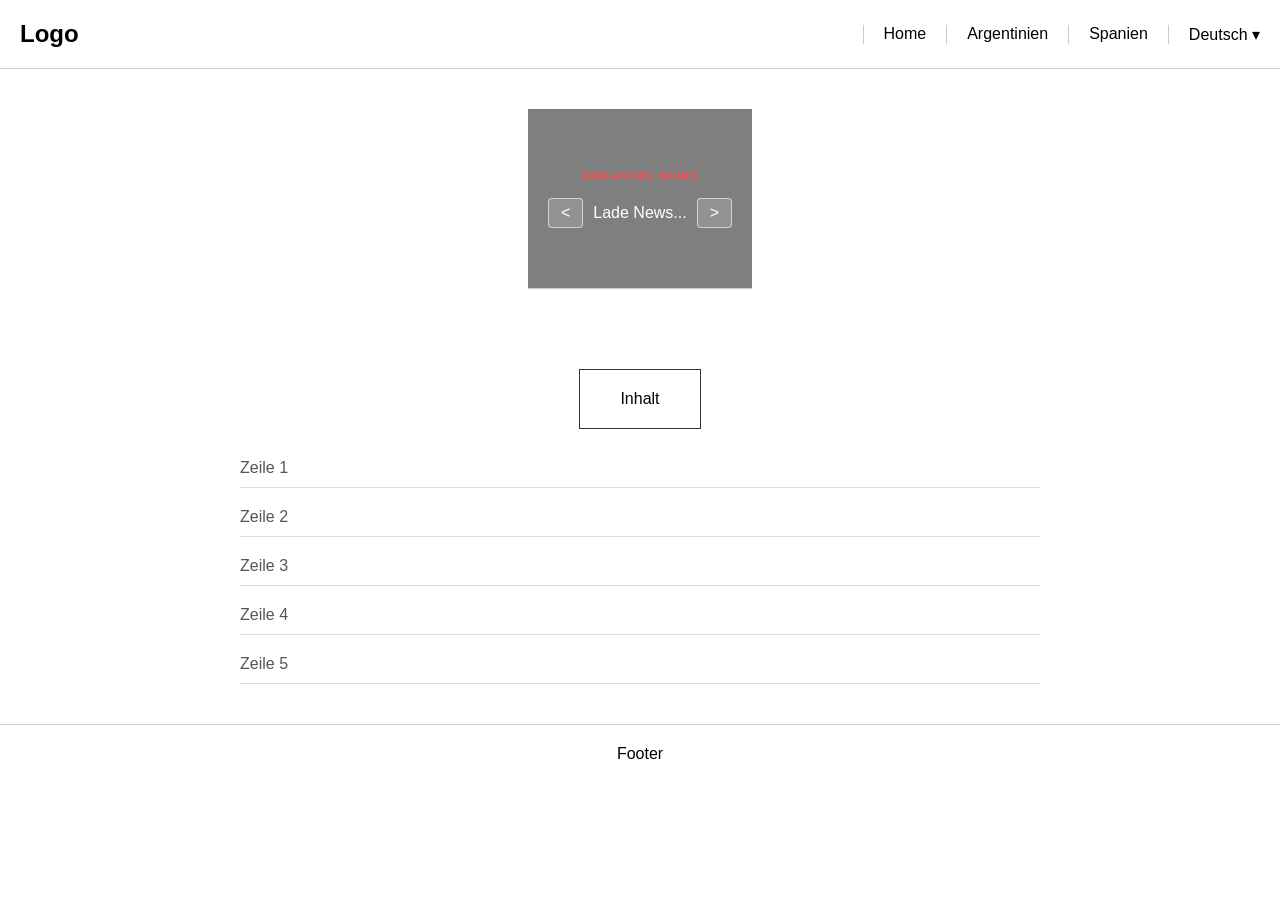
==== index.html @ 28b39116 "First scriptig of the html, css and js" ====
<!DOCTYPE html>
<html lang="en">
<head>
    <meta charset="UTF-8">
    <meta name="viewport" content="width=device-width, initial-scale=1.0">
    <title>Vamos Newspaper</title>
    <link rel="stylesheet" href="css/index.css">
    <script src="js/index.js"></script>
</head>
<body>
    
  <div class="page">
 
    <header>
      <div class="logo" data-de="Logo" data-en="Logo" data-es="Logo">Logo</div>
      <nav>
        <ul>
          <li><a href="#" data-de="Home" data-en="Home" data-es="Inicio">Home</a></li>
          <li><a href="#" data-de="Argentinien" data-en="Argentina" data-es="Argentina">Argentinien</a></li>
          <li><a href="#" data-de="Spanien" data-en="Spain" data-es="España">Spanien</a></li>
          <li class="lang-switch">
            <button class="lang-btn" type="button" data-de="Deutsch ▾" data-en="English ▾" data-es="Español ▾">Deutsch ▾</button>
            <ul class="lang-menu">
              <li><a href="#" data-lang="de">Deutsch</a></li>
              <li><a href="#" data-lang="en">English</a></li>
              <li><a href="#" data-lang="es">Español</a></li>
            </ul>
          </li>
        </ul>
      </nav>
    </header>
 
    <section class="ticker">
      <span class="ticker-label">Breaking News</span>
      <button id="prevBtn" aria-label="Vorherige Meldung">&lt;</button>
      <span class="ticker-text" id="tickerText">Lade News...</span>
      <button id="nextBtn" aria-label="Nächste Meldung">&gt;</button>
    </section>
 
    <main>
      <div class="box" data-de="Inhalt" data-en="Content" data-es="Contenido">Inhalt</div>
 
      <div class="content-lines">
        <p data-de="Zeile 1" data-en="Line 1" data-es="Línea 1">Zeile 1</p>
        <p data-de="Zeile 2" data-en="Line 2" data-es="Línea 2">Zeile 2</p>
        <p data-de="Zeile 3" data-en="Line 3" data-es="Línea 3">Zeile 3</p>
        <p data-de="Zeile 4" data-en="Line 4" data-es="Línea 4">Zeile 4</p>
        <p data-de="Zeile 5" data-en="Line 5" data-es="Línea 5">Zeile 5</p>
      </div>
    </main>
 
    <footer data-de="Footer" data-en="Footer" data-es="Pie de página">
      Footer
    </footer>
 
  </div>
 

</body>
</html>
---- css/index.css ----
* { box-sizing: border-box; margin: 0; padding: 0; }

body { font-family: Arial, sans-serif; }

/* ---------- LAYOUT ---------- */

.page {
  display: grid;
  grid-template-columns: 1fr;
  grid-template-areas:
    "header"
    "ticker"
    "main"
    "footer";
}

/* ---------- HEADER ---------- */

header {
  grid-area: header;
  display: grid;
  grid-template-columns: 1fr;
  justify-items: center;
  align-items: center;
  gap: 15px;
  padding: 20px;
  border-bottom: 1px solid #ccc;
}

.logo {
  font-size: 24px;
  font-weight: bold;
}

nav ul {
  list-style: none;
  display: grid;
  grid-auto-flow: row;
  justify-content: center;
  text-align: center;
  gap: 10px;
}

nav ul li {
  border-left: none;
  padding-left: 0;
}

nav a {
  text-decoration: none;
  color: black;
}

/* Sprachauswahl Dropdown */
.lang-switch {
  position: relative;
}

.lang-btn {
  background: none;
  border: none;
  font: inherit;
  cursor: pointer;
  color: black;
  padding: 0;
}

.lang-menu {
  display: none;
  position: absolute;
  top: 100%;
  right: 0;
  background: white;
  border: 1px solid #ccc;
  min-width: 120px;
  z-index: 10;
  list-style: none;
}

.lang-menu li {
  border-left: none;
  padding: 0;
}

.lang-menu a {
  display: block;
  padding: 8px 12px;
}

.lang-menu a:hover {
  background: #f0f0f0;
}

.lang-switch.open .lang-menu {
  display: block;
}

/* ---------- TICKER ---------- */

.ticker {
  grid-area: ticker;
  position: relative;
  display: grid;
  grid-template-columns: auto 1fr auto;
  align-items: center;
  gap: 10px;
  padding: 30px 10px;
  border-bottom: 1px solid #ccc;
  max-width: 900px;
  margin: 40px auto;
  overflow: hidden;

  /* Hintergrundbild wird per JS gesetzt (wechselt je Meldung) */
  background-size: cover;
  background-position: center;
}

.ticker::before {
  content: "";
  position: absolute;
  inset: 0;
  background: rgba(0, 0, 0, 0.5);
  z-index: 0;
}

.ticker > * {
  position: relative;
  z-index: 1;
}

.ticker-label {
  grid-column: 1 / -1;
  text-align: center;
  font-size: 12px;
  font-weight: bold;
  color: #ff4d4d;
  text-transform: uppercase;
  letter-spacing: 1px;
  margin-bottom: 5px;
}

.ticker-text {
  color: white;
  text-align: center;
  overflow: hidden;
  white-space: nowrap;
  text-overflow: ellipsis;
}

.ticker button {
  background: rgba(255, 255, 255, 0.15);
  border: 1px solid rgba(255, 255, 255, 0.6);
  color: white;
  padding: 5px 12px;
  cursor: pointer;
  font-size: 16px;
  border-radius: 4px;
}

.ticker button:hover {
  background: rgba(255, 255, 255, 0.3);
}

/* ---------- MAIN ---------- */

main {
  grid-area: main;
  display: grid;
  justify-items: center;
  padding: 20px;
  gap: 20px;
}

.box {
  border: 1px solid #333;
  padding: 20px 40px;
}

.content-lines {
  display: grid;
  gap: 10px;
  width: 100%;
}

.content-lines p {
  border-bottom: 1px solid #ddd;
  padding: 10px 0;
  color: #555;
}

/* ---------- FOOTER ---------- */

footer {
  grid-area: footer;
  text-align: center;
  padding: 20px;
  border-top: 1px solid #ccc;
}

/* ---------- TABLET (ab 768px) ---------- */
@media (min-width: 768px) {
  header {
    grid-template-columns: auto 1fr;
    justify-items: initial;
  }

  nav ul {
    grid-auto-flow: column;
    justify-content: end;
    gap: 20px;
  }

  nav ul li {
    border-left: 1px solid #ccc;
    padding-left: 20px;
  }

  .ticker {
    padding: 50px 20px;
  }

  main {
    padding: 40px;
  }
}

/* ---------- DESKTOP (ab 1200px) ---------- */
@media (min-width: 1200px) {
  .content-lines {
    max-width: 800px;
  }

  .ticker {
    padding: 60px 20px;
  }
}
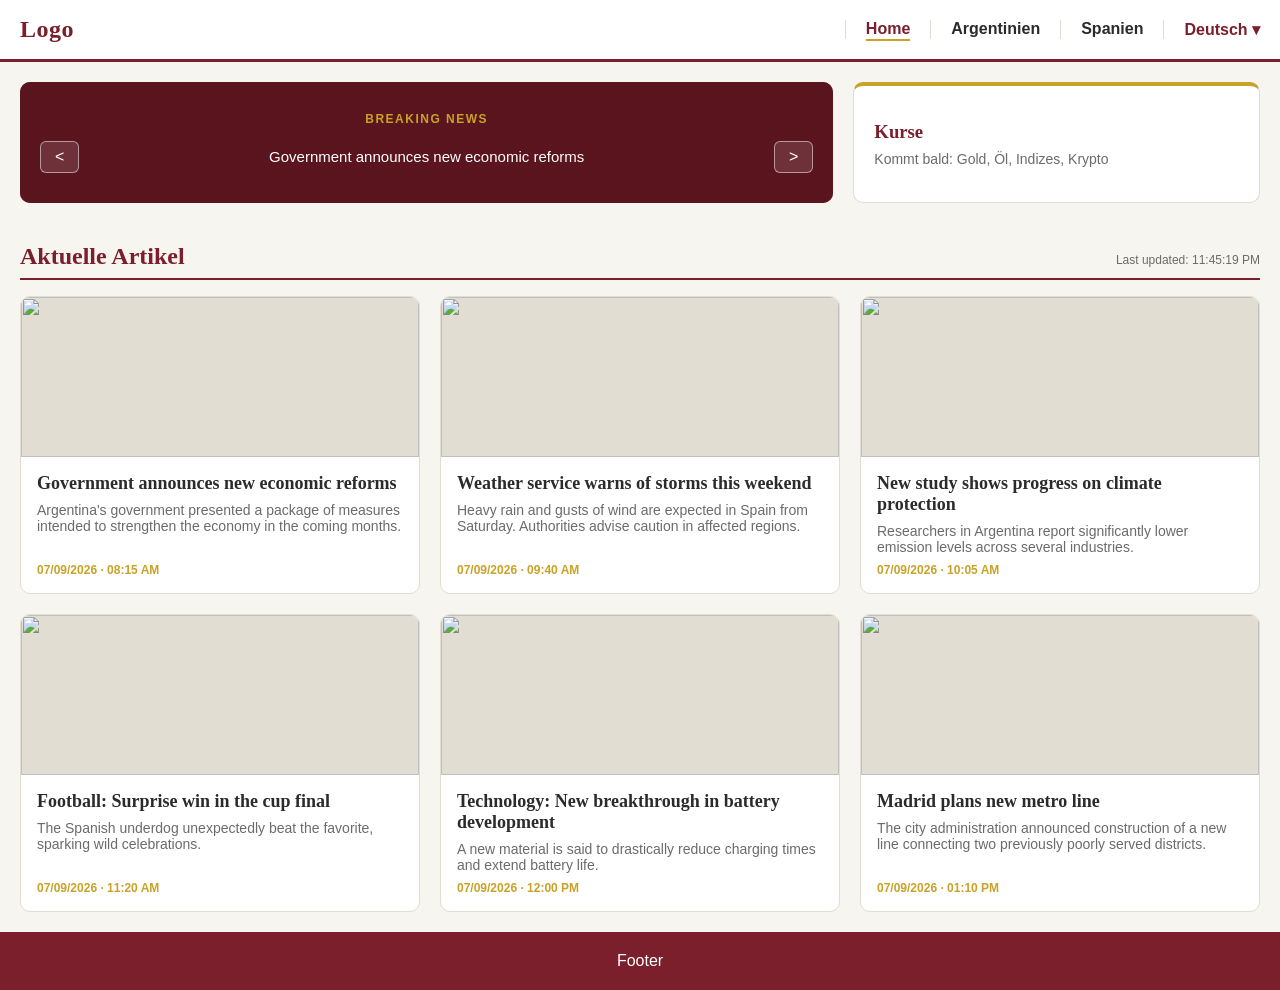
==== commit aa53d100: "make it beuty" ====
--- a/index.html
+++ b/index.html
@@ -5,19 +5,28 @@
     <meta name="viewport" content="width=device-width, initial-scale=1.0">
     <title>Vamos Newspaper</title>
     <link rel="stylesheet" href="css/index.css">
-    <script src="js/index.js"></script>
+    <script src="js/index.js" defer></script>
 </head>
 <body>
-    
+
   <div class="page">
- 
+
     <header>
-      <div class="logo" data-de="Logo" data-en="Logo" data-es="Logo">Logo</div>
-      <nav>
+      <div class="header-top">
+        <div class="logo" data-de="Logo" data-en="Logo" data-es="Logo">Logo</div>
+
+        <button class="burger-btn" id="burgerBtn" type="button" aria-label="Menü öffnen" aria-expanded="false">
+          <span></span>
+          <span></span>
+          <span></span>
+        </button>
+      </div>
+
+      <nav class="site-nav" id="siteNav">
         <ul>
-          <li><a href="#" data-de="Home" data-en="Home" data-es="Inicio">Home</a></li>
-          <li><a href="#" data-de="Argentinien" data-en="Argentina" data-es="Argentina">Argentinien</a></li>
-          <li><a href="#" data-de="Spanien" data-en="Spain" data-es="España">Spanien</a></li>
+          <li><a href="#" class="nav-link active" data-filter="all" data-de="Home" data-en="Home" data-es="Inicio">Home</a></li>
+          <li><a href="#" class="nav-link" data-filter="argentina" data-de="Argentinien" data-en="Argentina" data-es="Argentina">Argentinien</a></li>
+          <li><a href="#" class="nav-link" data-filter="spain" data-de="Spanien" data-en="Spain" data-es="España">Spanien</a></li>
           <li class="lang-switch">
             <button class="lang-btn" type="button" data-de="Deutsch ▾" data-en="English ▾" data-es="Español ▾">Deutsch ▾</button>
             <ul class="lang-menu">
@@ -29,32 +38,45 @@
         </ul>
       </nav>
     </header>
- 
-    <section class="ticker">
-      <span class="ticker-label">Breaking News</span>
-      <button id="prevBtn" aria-label="Vorherige Meldung">&lt;</button>
-      <span class="ticker-text" id="tickerText">Lade News...</span>
-      <button id="nextBtn" aria-label="Nächste Meldung">&gt;</button>
-    </section>
- 
+
+    <!-- Ticker + Kurse-Box nebeneinander, Ticker doppelt so breit -->
+    <div class="top-row">
+
+      <section class="ticker">
+        <span class="ticker-label">Breaking News</span>
+        <button id="prevBtn" aria-label="Vorherige Meldung">&lt;</button>
+        <span class="ticker-text" id="tickerText">Lade News...</span>
+        <button id="nextBtn" aria-label="Nächste Meldung">&gt;</button>
+      </section>
+
+      <aside class="market-box">
+        <h3 data-de="Kurse" data-en="Markets" data-es="Cotizaciones">Kurse</h3>
+        <p class="market-placeholder" data-de="Kommt bald: Gold, Öl, Indizes, Krypto"
+           data-en="Coming soon: Gold, Oil, Indices, Crypto"
+           data-es="Próximamente: Oro, Petróleo, Índices, Cripto">
+          Kommt bald: Gold, Öl, Indizes, Krypto
+        </p>
+      </aside>
+
+    </div>
+
+    <!-- Artikel-Karten, aktualisieren sich automatisch -->
     <main>
-      <div class="box" data-de="Inhalt" data-en="Content" data-es="Contenido">Inhalt</div>
- 
-      <div class="content-lines">
-        <p data-de="Zeile 1" data-en="Line 1" data-es="Línea 1">Zeile 1</p>
-        <p data-de="Zeile 2" data-en="Line 2" data-es="Línea 2">Zeile 2</p>
-        <p data-de="Zeile 3" data-en="Line 3" data-es="Línea 3">Zeile 3</p>
-        <p data-de="Zeile 4" data-en="Line 4" data-es="Línea 4">Zeile 4</p>
-        <p data-de="Zeile 5" data-en="Line 5" data-es="Línea 5">Zeile 5</p>
+      <div class="section-heading">
+        <h2 data-de="Aktuelle Artikel" data-en="Latest Articles" data-es="Últimos Artículos">Aktuelle Artikel</h2>
+        <span class="last-updated" id="lastUpdated"></span>
+      </div>
+
+      <div class="articles-grid" id="articlesGrid">
+        <!-- Artikel-Karten werden per JS eingefügt -->
       </div>
     </main>
- 
+
     <footer data-de="Footer" data-en="Footer" data-es="Pie de página">
       Footer
     </footer>
- 
+
   </div>
- 
 
 </body>
-</html>+</html>
--- a/css/index.css
+++ b/css/index.css
@@ -1,6 +1,21 @@
 * { box-sizing: border-box; margin: 0; padding: 0; }
 
-body { font-family: Arial, sans-serif; }
+:root {
+  --color-bg: #f7f5f0;
+  --color-surface: #ffffff;
+  --color-primary: #7a1f2b;   /* dunkles Zeitungs-Rot */
+  --color-primary-dark: #5c1620;
+  --color-accent: #c9a227;    /* gold */
+  --color-text: #2b2b2b;
+  --color-text-muted: #6b6b6b;
+  --color-border: #e2ddd3;
+}
+
+body {
+  font-family: Arial, sans-serif;
+  background: var(--color-bg);
+  color: var(--color-text);
+}
 
 /* ---------- LAYOUT ---------- */
 
@@ -9,7 +24,7 @@
   grid-template-columns: 1fr;
   grid-template-areas:
     "header"
-    "ticker"
+    "toprow"
     "main"
     "footer";
 }
@@ -18,27 +33,79 @@
 
 header {
   grid-area: header;
-  display: grid;
-  grid-template-columns: 1fr;
-  justify-items: center;
+  background: var(--color-surface);
+  border-bottom: 3px solid var(--color-primary);
+  position: relative;
+}
+
+.header-top {
+  display: flex;
   align-items: center;
-  gap: 15px;
-  padding: 20px;
-  border-bottom: 1px solid #ccc;
+  justify-content: space-between;
+  padding: 16px 20px;
 }
 
 .logo {
   font-size: 24px;
   font-weight: bold;
+  font-family: Georgia, 'Times New Roman', serif;
+  color: var(--color-primary);
+  letter-spacing: 0.5px;
+}
+
+/* ---------- BURGER BUTTON ---------- */
+
+.burger-btn {
+  display: flex;
+  flex-direction: column;
+  justify-content: center;
+  gap: 5px;
+  width: 34px;
+  height: 34px;
+  background: none;
+  border: none;
+  cursor: pointer;
+  padding: 4px;
+}
+
+.burger-btn span {
+  display: block;
+  height: 3px;
+  width: 100%;
+  background: var(--color-primary);
+  border-radius: 2px;
+  transition: transform 0.2s ease, opacity 0.2s ease;
+}
+
+.burger-btn[aria-expanded="true"] span:nth-child(1) {
+  transform: translateY(8px) rotate(45deg);
+}
+
+.burger-btn[aria-expanded="true"] span:nth-child(2) {
+  opacity: 0;
+}
+
+.burger-btn[aria-expanded="true"] span:nth-child(3) {
+  transform: translateY(-8px) rotate(-45deg);
+}
+
+/* ---------- NAV (Dropdown auf Handy/Tablet) ---------- */
+
+.site-nav {
+  display: none;
+  padding: 0 20px 20px;
+}
+
+.site-nav.open {
+  display: block;
 }
 
 nav ul {
   list-style: none;
   display: grid;
   grid-auto-flow: row;
-  justify-content: center;
+  gap: 14px;
   text-align: center;
-  gap: 10px;
 }
 
 nav ul li {
@@ -48,7 +115,19 @@
 
 nav a {
   text-decoration: none;
-  color: black;
+  color: var(--color-text);
+  font-weight: 600;
+  transition: color 0.2s;
+}
+
+nav a:hover {
+  color: var(--color-primary);
+}
+
+.nav-link.active {
+  color: var(--color-primary);
+  border-bottom: 2px solid var(--color-accent);
+  padding-bottom: 2px;
 }
 
 /* Sprachauswahl Dropdown */
@@ -60,8 +139,9 @@
   background: none;
   border: none;
   font: inherit;
+  font-weight: 600;
   cursor: pointer;
-  color: black;
+  color: var(--color-primary);
   padding: 0;
 }
 
@@ -70,11 +150,14 @@
   position: absolute;
   top: 100%;
   right: 0;
-  background: white;
-  border: 1px solid #ccc;
-  min-width: 120px;
+  background: var(--color-surface);
+  border: 1px solid var(--color-border);
+  border-radius: 6px;
+  overflow: hidden;
+  min-width: 130px;
   z-index: 10;
   list-style: none;
+  box-shadow: 0 6px 16px rgba(0,0,0,0.12);
 }
 
 .lang-menu li {
@@ -84,33 +167,42 @@
 
 .lang-menu a {
   display: block;
-  padding: 8px 12px;
+  padding: 10px 14px;
+  font-weight: normal;
+  color: var(--color-text);
 }
 
 .lang-menu a:hover {
-  background: #f0f0f0;
+  background: var(--color-bg);
+  color: var(--color-primary);
 }
 
 .lang-switch.open .lang-menu {
   display: block;
 }
 
+/* ---------- TOP ROW: TICKER + KURSE ---------- */
+
+.top-row {
+  grid-area: toprow;
+  display: grid;
+  grid-template-columns: 1fr;
+  gap: 20px;
+  padding: 20px;
+}
+
 /* ---------- TICKER ---------- */
 
 .ticker {
-  grid-area: ticker;
   position: relative;
   display: grid;
   grid-template-columns: auto 1fr auto;
   align-items: center;
   gap: 10px;
-  padding: 30px 10px;
-  border-bottom: 1px solid #ccc;
-  max-width: 900px;
-  margin: 40px auto;
+  padding: 30px 20px;
+  border-radius: 10px;
   overflow: hidden;
-
-  /* Hintergrundbild wird per JS gesetzt (wechselt je Meldung) */
+  background-color: var(--color-primary-dark);
   background-size: cover;
   background-position: center;
 }
@@ -119,7 +211,7 @@
   content: "";
   position: absolute;
   inset: 0;
-  background: rgba(0, 0, 0, 0.5);
+  background: linear-gradient(rgba(90,20,30,0.75), rgba(90,20,30,0.75));
   z-index: 0;
 }
 
@@ -133,9 +225,9 @@
   text-align: center;
   font-size: 12px;
   font-weight: bold;
-  color: #ff4d4d;
+  color: var(--color-accent);
   text-transform: uppercase;
-  letter-spacing: 1px;
+  letter-spacing: 1.5px;
   margin-bottom: 5px;
 }
 
@@ -143,49 +235,130 @@
   color: white;
   text-align: center;
   overflow: hidden;
-  white-space: nowrap;
-  text-overflow: ellipsis;
+  white-space: normal;
+  font-size: 14px;
+  line-height: 1.3;
 }
 
 .ticker button {
-  background: rgba(255, 255, 255, 0.15);
-  border: 1px solid rgba(255, 255, 255, 0.6);
+  background: rgba(255, 255, 255, 0.12);
+  border: 1px solid rgba(255, 255, 255, 0.5);
   color: white;
-  padding: 5px 12px;
+  padding: 6px 14px;
   cursor: pointer;
   font-size: 16px;
-  border-radius: 4px;
+  border-radius: 6px;
+  transition: background 0.2s;
 }
 
 .ticker button:hover {
-  background: rgba(255, 255, 255, 0.3);
-}
-
-/* ---------- MAIN ---------- */
+  background: rgba(255, 255, 255, 0.28);
+}
+
+/* ---------- KURSE-BOX ---------- */
+
+.market-box {
+  background: var(--color-surface);
+  border: 1px solid var(--color-border);
+  border-top: 4px solid var(--color-accent);
+  border-radius: 10px;
+  padding: 20px;
+  display: flex;
+  flex-direction: column;
+  justify-content: center;
+  gap: 8px;
+}
+
+.market-box h3 {
+  color: var(--color-primary);
+  font-family: Georgia, 'Times New Roman', serif;
+}
+
+.market-placeholder {
+  color: var(--color-text-muted);
+  font-size: 14px;
+}
+
+/* ---------- MAIN / ARTIKEL ---------- */
 
 main {
   grid-area: main;
+  padding: 20px;
+}
+
+.section-heading {
+  display: flex;
+  align-items: baseline;
+  justify-content: space-between;
+  flex-wrap: wrap;
+  gap: 10px;
+  margin-bottom: 16px;
+  padding-bottom: 8px;
+  border-bottom: 2px solid var(--color-primary);
+}
+
+.section-heading h2 {
+  font-family: Georgia, 'Times New Roman', serif;
+  color: var(--color-primary);
+}
+
+.last-updated {
+  font-size: 12px;
+  color: var(--color-text-muted);
+}
+
+.articles-grid {
   display: grid;
-  justify-items: center;
-  padding: 20px;
+  grid-template-columns: 1fr;
   gap: 20px;
 }
 
-.box {
-  border: 1px solid #333;
-  padding: 20px 40px;
-}
-
-.content-lines {
-  display: grid;
-  gap: 10px;
+.article-card {
+  background: var(--color-surface);
+  border: 1px solid var(--color-border);
+  border-radius: 10px;
+  overflow: hidden;
+  display: flex;
+  flex-direction: column;
+  transition: transform 0.15s ease, box-shadow 0.15s ease;
+}
+
+.article-card:hover {
+  transform: translateY(-3px);
+  box-shadow: 0 10px 20px rgba(0,0,0,0.08);
+}
+
+.article-card img {
   width: 100%;
-}
-
-.content-lines p {
-  border-bottom: 1px solid #ddd;
-  padding: 10px 0;
-  color: #555;
+  height: 160px;
+  object-fit: cover;
+  background: var(--color-border);
+}
+
+.article-card .article-body {
+  padding: 16px;
+  display: flex;
+  flex-direction: column;
+  gap: 8px;
+  flex: 1;
+}
+
+.article-card h3 {
+  font-family: Georgia, 'Times New Roman', serif;
+  font-size: 18px;
+  color: var(--color-text);
+}
+
+.article-card p {
+  font-size: 14px;
+  color: var(--color-text-muted);
+  flex: 1;
+}
+
+.article-card .article-date {
+  font-size: 12px;
+  color: var(--color-accent);
+  font-weight: 600;
 }
 
 /* ---------- FOOTER ---------- */
@@ -194,14 +367,77 @@
   grid-area: footer;
   text-align: center;
   padding: 20px;
-  border-top: 1px solid #ccc;
-}
-
-/* ---------- TABLET (ab 768px) ---------- */
+  background: var(--color-primary);
+  color: white;
+}
+
+/* ---------- SEHR KLEINE HANDYS (bis 400px) ---------- */
+@media (max-width: 400px) {
+  .logo {
+    font-size: 20px;
+  }
+
+  .ticker {
+    padding: 20px 12px;
+  }
+
+  .ticker-text {
+    font-size: 13px;
+  }
+
+  .ticker button {
+    padding: 4px 10px;
+    font-size: 14px;
+  }
+
+  .section-heading h2 {
+    font-size: 18px;
+  }
+
+  .article-card img {
+    height: 130px;
+  }
+}
+
+/* ---------- TABLET (ab 768px) – Burger bleibt noch aktiv ---------- */
 @media (min-width: 768px) {
+  /* Ab Tablet wieder eine Zeile für den Ticker-Text */
+  .ticker-text {
+    white-space: nowrap;
+    text-overflow: ellipsis;
+    font-size: 15px;
+  }
+
+  /* Ticker doppelt so groß wie die Kurse-Box */
+  .top-row {
+    grid-template-columns: 2fr 1fr;
+  }
+
+  .articles-grid {
+    grid-template-columns: repeat(2, 1fr);
+  }
+}
+
+/* ---------- DESKTOP (ab 1024px) – Burger verschwindet, Nav wird zur Zeile ---------- */
+@media (min-width: 1024px) {
+  .burger-btn {
+    display: none;
+  }
+
   header {
+    display: grid;
     grid-template-columns: auto 1fr;
-    justify-items: initial;
+    align-items: center;
+    padding: 16px 20px;
+  }
+
+  .header-top {
+    padding: 0;
+  }
+
+  .site-nav {
+    display: block;
+    padding: 0;
   }
 
   nav ul {
@@ -211,26 +447,37 @@
   }
 
   nav ul li {
-    border-left: 1px solid #ccc;
+    border-left: 1px solid var(--color-border);
     padding-left: 20px;
   }
-
-  .ticker {
-    padding: 50px 20px;
-  }
-
-  main {
-    padding: 40px;
+}
+
+/* ---------- KLEINES TABLET / GROSSES HANDY QUER (600–767px) ---------- */
+@media (min-width: 600px) and (max-width: 767px) {
+  .top-row {
+    grid-template-columns: 1fr;
+  }
+
+  .articles-grid {
+    grid-template-columns: repeat(2, 1fr);
   }
 }
 
 /* ---------- DESKTOP (ab 1200px) ---------- */
 @media (min-width: 1200px) {
-  .content-lines {
-    max-width: 800px;
-  }
-
-  .ticker {
-    padding: 60px 20px;
-  }
-}+  .articles-grid {
+    grid-template-columns: repeat(3, 1fr);
+  }
+}
+
+/* ---------- GROSSER DESKTOP (ab 1600px) ---------- */
+@media (min-width: 1600px) {
+  .page {
+    max-width: 1600px;
+    margin: 0 auto;
+  }
+
+  .articles-grid {
+    grid-template-columns: repeat(4, 1fr);
+  }
+}
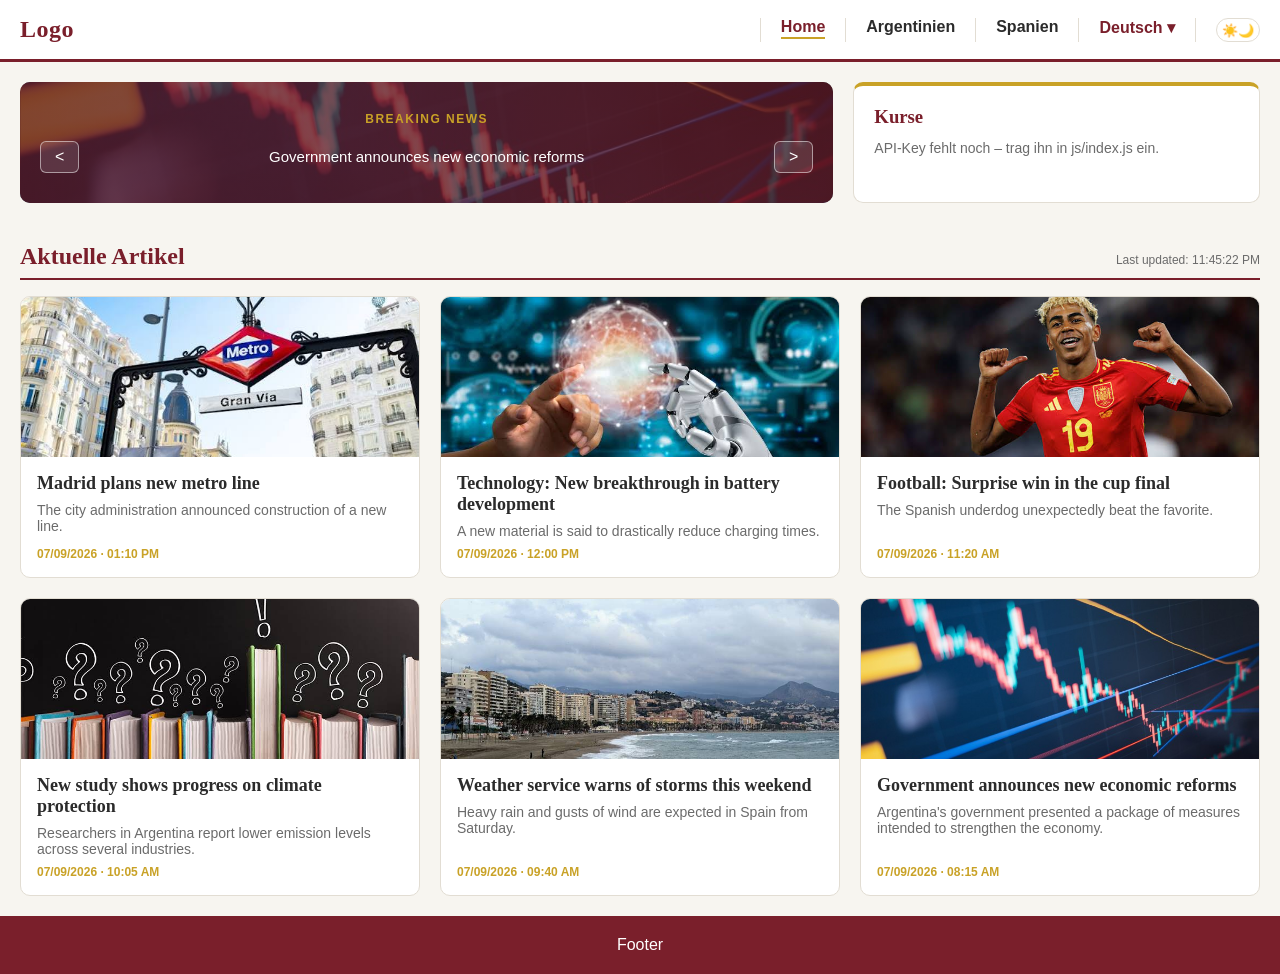
==== commit 16d2f905: "make the admin consol" ====
--- a/index.html
+++ b/index.html
@@ -5,6 +5,13 @@
     <meta name="viewport" content="width=device-width, initial-scale=1.0">
     <title>Vamos Newspaper</title>
     <link rel="stylesheet" href="css/index.css">
+    <script>
+      // Vor dem Rendern ausführen, damit die Seite nicht kurz hell aufblitzt
+      (function () {
+        const saved = localStorage.getItem('vamos_theme');
+        if (saved === 'dark') document.documentElement.setAttribute('data-theme', 'dark');
+      })();
+    </script>
     <script src="js/index.js" defer></script>
 </head>
 <body>
@@ -35,6 +42,12 @@
               <li><a href="#" data-lang="es">Español</a></li>
             </ul>
           </li>
+          <li>
+            <button class="theme-toggle" id="themeToggle" type="button" aria-label="Dark Mode umschalten">
+              <span class="theme-icon-light">☀️</span>
+              <span class="theme-icon-dark">🌙</span>
+            </button>
+          </li>
         </ul>
       </nav>
     </header>
@@ -51,11 +64,10 @@
 
       <aside class="market-box">
         <h3 data-de="Kurse" data-en="Markets" data-es="Cotizaciones">Kurse</h3>
-        <p class="market-placeholder" data-de="Kommt bald: Gold, Öl, Indizes, Krypto"
-           data-en="Coming soon: Gold, Oil, Indices, Crypto"
-           data-es="Próximamente: Oro, Petróleo, Índices, Cripto">
-          Kommt bald: Gold, Öl, Indizes, Krypto
-        </p>
+        <div class="market-list" id="marketList">
+          <!-- wird per JS gefüllt -->
+        </div>
+        <span class="market-updated" id="marketUpdated"></span>
       </aside>
 
     </div>
@@ -78,5 +90,19 @@
 
   </div>
 
+  <!-- Artikel-Detail-Modal -->
+  <div class="modal-overlay" id="articleModal">
+    <div class="modal-box">
+      <button class="modal-close" id="modalClose" type="button" aria-label="Schließen">&times;</button>
+      <img id="modalImage" src="" alt="">
+      <div class="modal-content">
+        <span class="modal-category" id="modalCategory"></span>
+        <h2 id="modalTitle"></h2>
+        <span class="modal-date" id="modalDate"></span>
+        <p id="modalBody"></p>
+      </div>
+    </div>
+  </div>
+
 </body>
 </html>
--- a/css/index.css
+++ b/css/index.css
@@ -11,10 +11,28 @@
   --color-border: #e2ddd3;
 }
 
+/* ---------- DARK MODE ---------- */
+[data-theme="dark"] {
+  --color-bg: #17151a;
+  --color-surface: #221f26;
+  --color-primary: #e0566a;      /* helleres Rot, lesbar auf Dunkel */
+  --color-primary-dark: #b03a4a;
+  --color-accent: #e0b93f;       /* etwas heller Gold auf Dunkel */
+  --color-text: #eee8e8;
+  --color-text-muted: #a39da3;
+  --color-border: #3a3640;
+}
+
 body {
   font-family: Arial, sans-serif;
   background: var(--color-bg);
   color: var(--color-text);
+  transition: background 0.2s ease, color 0.2s ease;
+}
+
+body,
+body * {
+  transition: background-color 0.2s ease, color 0.2s ease, border-color 0.2s ease;
 }
 
 /* ---------- LAYOUT ---------- */
@@ -128,6 +146,37 @@
   color: var(--color-primary);
   border-bottom: 2px solid var(--color-accent);
   padding-bottom: 2px;
+}
+
+/* ---------- DARK MODE TOGGLE ---------- */
+
+.theme-toggle {
+  background: none;
+  border: 1px solid var(--color-border);
+  border-radius: 20px;
+  width: 44px;
+  height: 24px;
+  cursor: pointer;
+  position: relative;
+  padding: 0;
+  font-size: 13px;
+  display: flex;
+  align-items: center;
+}
+
+.theme-toggle span {
+  position: absolute;
+  top: 50%;
+  transform: translateY(-50%);
+  line-height: 1;
+}
+
+.theme-icon-light {
+  left: 5px;
+}
+
+.theme-icon-dark {
+  right: 5px;
 }
 
 /* Sprachauswahl Dropdown */
@@ -265,8 +314,7 @@
   padding: 20px;
   display: flex;
   flex-direction: column;
-  justify-content: center;
-  gap: 8px;
+  gap: 12px;
 }
 
 .market-box h3 {
@@ -277,6 +325,59 @@
 .market-placeholder {
   color: var(--color-text-muted);
   font-size: 14px;
+}
+
+.market-list {
+  display: grid;
+  gap: 10px;
+}
+
+.market-row {
+  display: grid;
+  grid-template-columns: 1fr auto;
+  align-items: baseline;
+  gap: 8px;
+  padding-bottom: 8px;
+  border-bottom: 1px solid var(--color-border);
+}
+
+.market-row:last-child {
+  border-bottom: none;
+  padding-bottom: 0;
+}
+
+.market-row .market-name {
+  font-weight: 600;
+  font-size: 13px;
+  color: var(--color-text);
+}
+
+.market-row .market-price {
+  font-size: 14px;
+  font-weight: 700;
+  color: var(--color-text);
+  text-align: right;
+}
+
+.market-row .market-change {
+  grid-column: 2;
+  text-align: right;
+  font-size: 12px;
+  font-weight: 600;
+}
+
+.market-change.positive {
+  color: #1a7a3c;
+}
+
+.market-change.negative {
+  color: var(--color-primary);
+}
+
+.market-updated {
+  font-size: 11px;
+  color: var(--color-text-muted);
+  text-align: right;
 }
 
 /* ---------- MAIN / ARTIKEL ---------- */
@@ -320,12 +421,18 @@
   overflow: hidden;
   display: flex;
   flex-direction: column;
+  cursor: pointer;
   transition: transform 0.15s ease, box-shadow 0.15s ease;
 }
 
 .article-card:hover {
   transform: translateY(-3px);
   box-shadow: 0 10px 20px rgba(0,0,0,0.08);
+}
+
+.article-card:focus-visible {
+  outline: 2px solid var(--color-primary);
+  outline-offset: 2px;
 }
 
 .article-card img {
@@ -369,6 +476,106 @@
   padding: 20px;
   background: var(--color-primary);
   color: white;
+}
+
+.admin-link {
+  display: block;
+  margin-top: 8px;
+  font-size: 12px;
+  color: rgba(255,255,255,0.6);
+  text-decoration: none;
+}
+
+.admin-link:hover {
+  color: white;
+  text-decoration: underline;
+}
+
+/* ---------- ARTIKEL-DETAIL-MODAL ---------- */
+
+.modal-overlay {
+  display: none;
+  position: fixed;
+  inset: 0;
+  background: rgba(0,0,0,0.6);
+  z-index: 100;
+  align-items: center;
+  justify-content: center;
+  padding: 20px;
+}
+
+.modal-overlay.open {
+  display: flex;
+}
+
+.modal-box {
+  position: relative;
+  background: var(--color-surface);
+  border-radius: 12px;
+  max-width: 600px;
+  width: 100%;
+  max-height: 85vh;
+  overflow-y: auto;
+}
+
+.modal-close {
+  position: absolute;
+  top: 10px;
+  right: 14px;
+  background: rgba(0,0,0,0.4);
+  color: white;
+  border: none;
+  width: 32px;
+  height: 32px;
+  border-radius: 50%;
+  font-size: 20px;
+  line-height: 1;
+  cursor: pointer;
+  z-index: 1;
+}
+
+.modal-box img {
+  width: 100%;
+  height: 220px;
+  object-fit: cover;
+  border-radius: 12px 12px 0 0;
+  background: var(--color-border);
+}
+
+.modal-content {
+  padding: 20px;
+  display: grid;
+  gap: 10px;
+}
+
+.modal-category {
+  display: inline-block;
+  justify-self: start;
+  background: var(--color-bg);
+  color: var(--color-primary);
+  font-size: 12px;
+  font-weight: 700;
+  text-transform: uppercase;
+  letter-spacing: 0.5px;
+  padding: 4px 10px;
+  border-radius: 10px;
+}
+
+.modal-content h2 {
+  font-family: Georgia, 'Times New Roman', serif;
+  color: var(--color-text);
+  font-size: 22px;
+}
+
+.modal-content .modal-date {
+  font-size: 12px;
+  color: var(--color-text-muted);
+}
+
+.modal-content p {
+  color: var(--color-text);
+  line-height: 1.6;
+  font-size: 15px;
 }
 
 /* ---------- SEHR KLEINE HANDYS (bis 400px) ---------- */
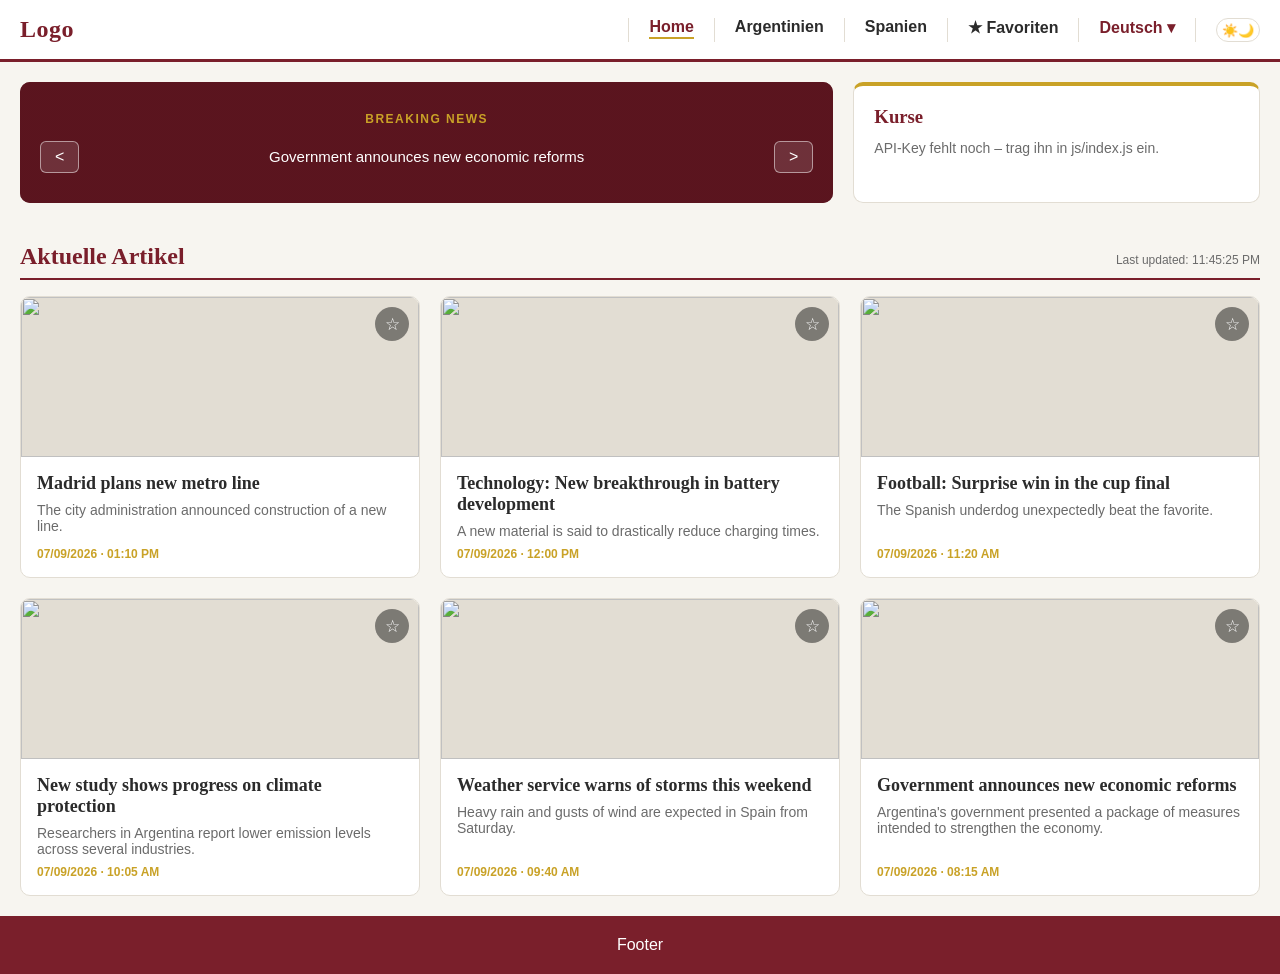
==== commit 8c30c71b: "Favorit" ====
--- a/index.html
+++ b/index.html
@@ -34,6 +34,7 @@
           <li><a href="#" class="nav-link active" data-filter="all" data-de="Home" data-en="Home" data-es="Inicio">Home</a></li>
           <li><a href="#" class="nav-link" data-filter="argentina" data-de="Argentinien" data-en="Argentina" data-es="Argentina">Argentinien</a></li>
           <li><a href="#" class="nav-link" data-filter="spain" data-de="Spanien" data-en="Spain" data-es="España">Spanien</a></li>
+          <li><a href="#" class="nav-link" data-filter="favorites" data-de="★ Favoriten" data-en="★ Favorites" data-es="★ Favoritos">★ Favoriten</a></li>
           <li class="lang-switch">
             <button class="lang-btn" type="button" data-de="Deutsch ▾" data-en="English ▾" data-es="Español ▾">Deutsch ▾</button>
             <ul class="lang-menu">
--- a/css/index.css
+++ b/css/index.css
@@ -422,6 +422,7 @@
   display: flex;
   flex-direction: column;
   cursor: pointer;
+  position: relative;
   transition: transform 0.15s ease, box-shadow 0.15s ease;
 }
 
@@ -433,6 +434,34 @@
 .article-card:focus-visible {
   outline: 2px solid var(--color-primary);
   outline-offset: 2px;
+}
+
+.favorite-btn {
+  position: absolute;
+  top: 10px;
+  right: 10px;
+  width: 34px;
+  height: 34px;
+  border-radius: 50%;
+  border: none;
+  background: rgba(0,0,0,0.45);
+  color: white;
+  font-size: 17px;
+  cursor: pointer;
+  display: flex;
+  align-items: center;
+  justify-content: center;
+  z-index: 2;
+  transition: transform 0.15s ease, background 0.15s ease;
+}
+
+.favorite-btn:hover {
+  transform: scale(1.1);
+}
+
+.favorite-btn.active {
+  background: var(--color-accent);
+  color: white;
 }
 
 .article-card img {
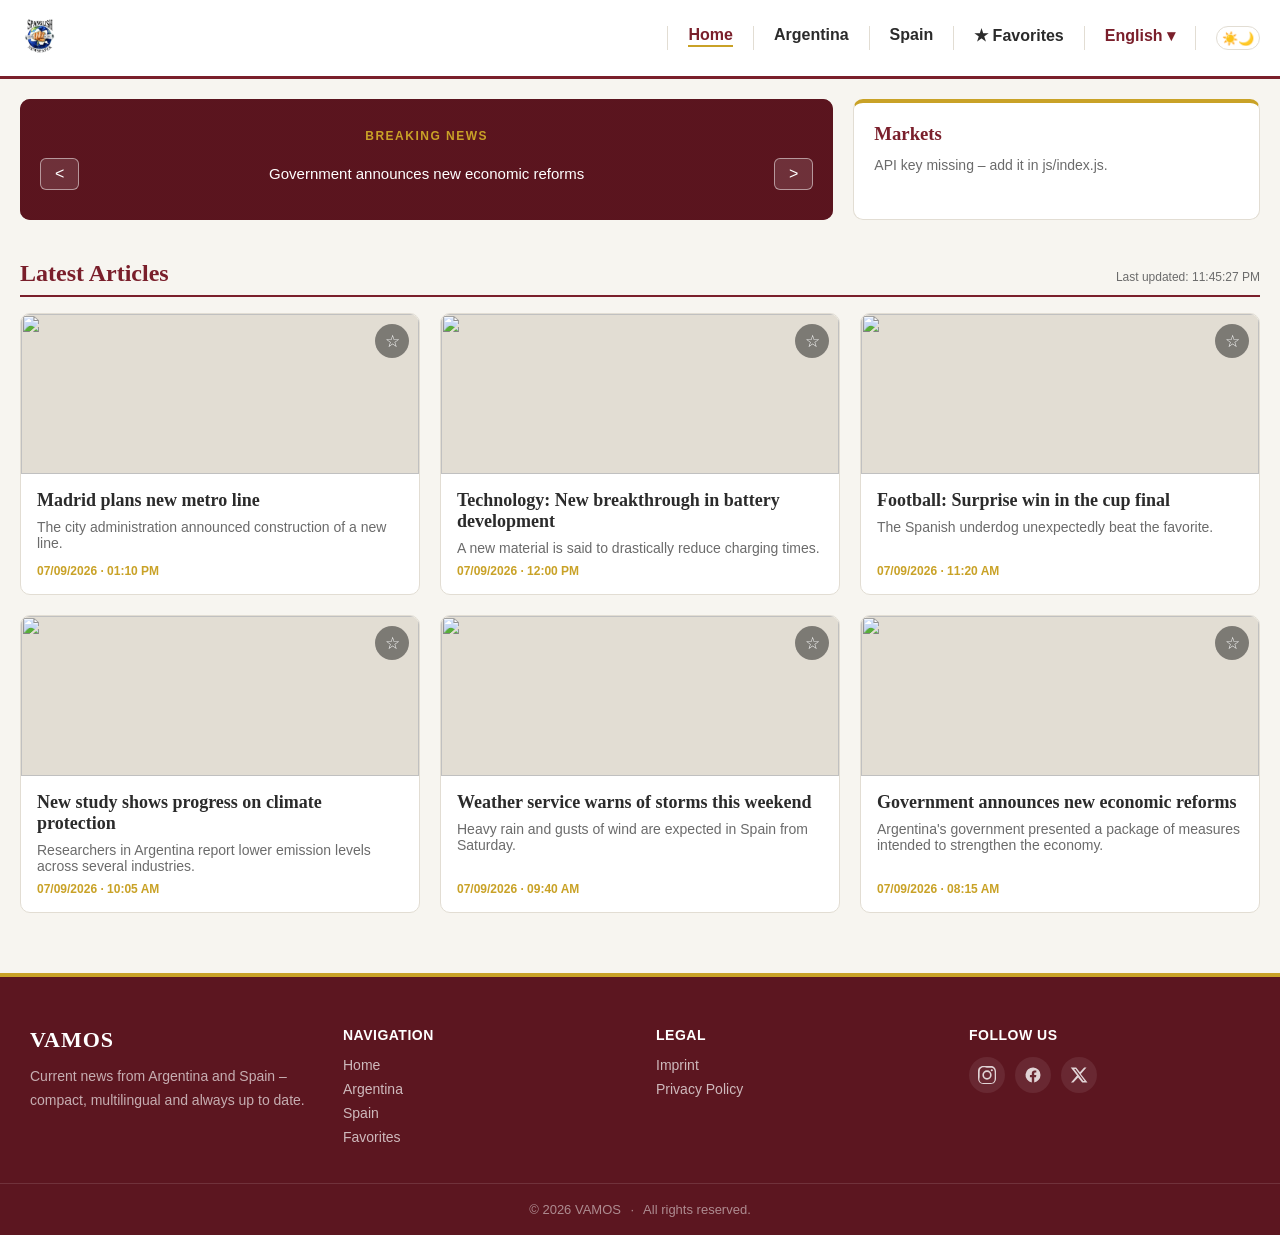
==== commit 8d79d652: "finisch the Footer" ====
--- a/index.html
+++ b/index.html
@@ -19,38 +19,41 @@
   <div class="page">
 
     <header>
-      <div class="header-top">
-        <div class="logo" data-de="Logo" data-en="Logo" data-es="Logo">Logo</div>
+      <div class="header-inner">
+        <div class="header-top">
+          <div class="logo">
+            <img class="logo1" src="images/Spanglish_Logo.png">
+          </div>
 
-        <button class="burger-btn" id="burgerBtn" type="button" aria-label="Menü öffnen" aria-expanded="false">
-          <span></span>
-          <span></span>
-          <span></span>
-        </button>
+          <button class="burger-btn" id="burgerBtn" type="button" aria-label="Open menu" aria-expanded="false">
+            <span></span>
+            <span></span>
+            <span></span>
+          </button>
+        </div>
+
+        <nav class="site-nav" id="siteNav">
+          <ul>
+            <li><a href="#" class="nav-link active" data-filter="all" data-de="Home" data-en="Home" data-es="Inicio">Home</a></li>
+            <li><a href="#" class="nav-link" data-filter="argentina" data-de="Argentinien" data-en="Argentina" data-es="Argentina">Argentina</a></li>
+            <li><a href="#" class="nav-link" data-filter="spain" data-de="Spanien" data-en="Spain" data-es="España">Spain</a></li>
+            <li><a href="#" class="nav-link" data-filter="favorites" data-de="★ Favoriten" data-en="★ Favorites" data-es="★ Favoritos">★ Favorites</a></li>
+            <li class="lang-switch">
+              <button class="lang-btn" type="button" data-en="English ▾" data-es="Español ▾">English ▾</button>
+              <ul class="lang-menu">
+                <li><a href="#" data-lang="en">English</a></li>
+                <li><a href="#" data-lang="es">Español</a></li>
+              </ul>
+            </li>
+            <li>
+              <button class="theme-toggle" id="themeToggle" type="button" aria-label="Toggle dark mode">
+                <span class="theme-icon-light">☀️</span>
+                <span class="theme-icon-dark">🌙</span>
+              </button>
+            </li>
+          </ul>
+        </nav>
       </div>
-
-      <nav class="site-nav" id="siteNav">
-        <ul>
-          <li><a href="#" class="nav-link active" data-filter="all" data-de="Home" data-en="Home" data-es="Inicio">Home</a></li>
-          <li><a href="#" class="nav-link" data-filter="argentina" data-de="Argentinien" data-en="Argentina" data-es="Argentina">Argentinien</a></li>
-          <li><a href="#" class="nav-link" data-filter="spain" data-de="Spanien" data-en="Spain" data-es="España">Spanien</a></li>
-          <li><a href="#" class="nav-link" data-filter="favorites" data-de="★ Favoriten" data-en="★ Favorites" data-es="★ Favoritos">★ Favoriten</a></li>
-          <li class="lang-switch">
-            <button class="lang-btn" type="button" data-de="Deutsch ▾" data-en="English ▾" data-es="Español ▾">Deutsch ▾</button>
-            <ul class="lang-menu">
-              <li><a href="#" data-lang="de">Deutsch</a></li>
-              <li><a href="#" data-lang="en">English</a></li>
-              <li><a href="#" data-lang="es">Español</a></li>
-            </ul>
-          </li>
-          <li>
-            <button class="theme-toggle" id="themeToggle" type="button" aria-label="Dark Mode umschalten">
-              <span class="theme-icon-light">☀️</span>
-              <span class="theme-icon-dark">🌙</span>
-            </button>
-          </li>
-        </ul>
-      </nav>
     </header>
 
     <!-- Ticker + Kurse-Box nebeneinander, Ticker doppelt so breit -->
@@ -58,13 +61,13 @@
 
       <section class="ticker">
         <span class="ticker-label">Breaking News</span>
-        <button id="prevBtn" aria-label="Vorherige Meldung">&lt;</button>
-        <span class="ticker-text" id="tickerText">Lade News...</span>
-        <button id="nextBtn" aria-label="Nächste Meldung">&gt;</button>
+        <button id="prevBtn" aria-label="Previous headline">&lt;</button>
+        <span class="ticker-text" id="tickerText">Loading news...</span>
+        <button id="nextBtn" aria-label="Next headline">&gt;</button>
       </section>
 
       <aside class="market-box">
-        <h3 data-de="Kurse" data-en="Markets" data-es="Cotizaciones">Kurse</h3>
+        <h3 data-de="Kurse" data-en="Markets" data-es="Cotizaciones">Markets</h3>
         <div class="market-list" id="marketList">
           <!-- wird per JS gefüllt -->
         </div>
@@ -76,7 +79,7 @@
     <!-- Artikel-Karten, aktualisieren sich automatisch -->
     <main>
       <div class="section-heading">
-        <h2 data-de="Aktuelle Artikel" data-en="Latest Articles" data-es="Últimos Artículos">Aktuelle Artikel</h2>
+        <h2 data-de="Aktuelle Artikel" data-en="Latest Articles" data-es="Últimos Artículos">Latest Articles</h2>
         <span class="last-updated" id="lastUpdated"></span>
       </div>
 
@@ -85,8 +88,54 @@
       </div>
     </main>
 
-    <footer data-de="Footer" data-en="Footer" data-es="Pie de página">
-      Footer
+    <footer>
+      <div class="footer-content">
+
+        <div class="footer-brand">
+          <h3>VAMOS</h3>
+          <p data-de="Aktuelle Nachrichten aus Argentinien und Spanien – kompakt, mehrsprachig und immer aktuell."
+             data-en="Current news from Argentina and Spain – compact, multilingual and always up to date."
+             data-es="Noticias actuales de Argentina y España – breves, multilingües y siempre al día.">
+            Current news from Argentina and Spain – compact, multilingual and always up to date.
+          </p>
+        </div>
+
+        <div>
+          <h4 data-de="Navigation" data-en="Navigation" data-es="Navegación">Navigation</h4>
+          <a href="#" class="footer-link nav-link" data-filter="all" data-de="Startseite" data-en="Home" data-es="Inicio">Home</a>
+          <a href="#" class="footer-link nav-link" data-filter="argentina" data-de="Argentinien" data-en="Argentina" data-es="Argentina">Argentina</a>
+          <a href="#" class="footer-link nav-link" data-filter="spain" data-de="Spanien" data-en="Spain" data-es="España">Spain</a>
+          <a href="#" class="footer-link nav-link" data-filter="favorites" data-de="Favoriten" data-en="Favorites" data-es="Favoritos">Favorites</a>
+        </div>
+
+        <div>
+          <h4 data-de="Rechtliches" data-en="Legal" data-es="Legal">Legal</h4>
+          <a href="aviso-legal.html" class="footer-link" data-de="Impressum" data-en="Imprint" data-es="Aviso legal">Imprint</a>
+          <a href="#" class="footer-link" data-de="Datenschutz" data-en="Privacy Policy" data-es="Privacidad">Privacy Policy</a>
+        </div>
+
+        <div>
+          <h4 data-de="Folge uns" data-en="Follow us" data-es="Síguenos">Follow us</h4>
+          <div class="social-icons">
+            <a href="#" class="social-icon" aria-label="Instagram">
+              <svg viewBox="0 0 24 24" width="18" height="18" fill="currentColor"><path d="M12 2.2c3.2 0 3.6 0 4.9.1 1.2.1 2 .2 2.4.4.6.2 1 .5 1.5 1 .4.4.7.9 1 1.5.2.5.3 1.2.4 2.4.1 1.3.1 1.7.1 4.9s0 3.6-.1 4.9c-.1 1.2-.2 2-.4 2.4-.2.6-.5 1-1 1.5-.4.4-.9.7-1.5 1-.5.2-1.2.3-2.4.4-1.3.1-1.7.1-4.9.1s-3.6 0-4.9-.1c-1.2-.1-2-.2-2.4-.4-.6-.2-1-.5-1.5-1-.4-.4-.7-.9-1-1.5-.2-.5-.3-1.2-.4-2.4C2.2 15.6 2.2 15.2 2.2 12s0-3.6.1-4.9c.1-1.2.2-2 .4-2.4.2-.6.5-1 1-1.5.4-.4.9-.7 1.5-1 .5-.2 1.2-.3 2.4-.4C8.4 2.2 8.8 2.2 12 2.2m0-2.2C8.7 0 8.3 0 7 .1 5.7.1 4.8.3 4 .6c-.8.3-1.5.7-2.2 1.4C1.1 2.7.7 3.4.4 4.2.1 5 0 5.9 0 7.2 0 8.4 0 8.8 0 12s0 3.6.1 4.9c.1 1.2.3 2.1.6 2.9.3.8.7 1.5 1.4 2.2.6.6 1.3 1.1 2.1 1.4.8.3 1.7.5 2.9.6C8.4 24 8.8 24 12 24s3.6 0 4.9-.1c1.2-.1 2.1-.3 2.9-.6.8-.3 1.5-.7 2.2-1.4.6-.6 1.1-1.3 1.4-2.1.3-.8.5-1.7.6-2.9.1-1.3.1-1.7.1-4.9s0-3.6-.1-4.9c-.1-1.2-.3-2.1-.6-2.9-.3-.8-.7-1.5-1.4-2.2C21.3 1.1 20.6.7 19.8.4 19 .1 18.1 0 16.9 0 15.6 0 15.2 0 12 0z"/><path d="M12 5.8A6.2 6.2 0 1 0 18.2 12 6.2 6.2 0 0 0 12 5.8zm0 10.2A4 4 0 1 1 16 12a4 4 0 0 1-4 4z"/><circle cx="18.4" cy="5.6" r="1.4"/></svg>
+            </a>
+            <a href="#" class="social-icon" aria-label="Facebook">
+              <svg viewBox="0 0 24 24" width="18" height="18" fill="currentColor"><path d="M22 12a10 10 0 1 0-11.6 9.9v-7H7.9V12h2.5V9.8c0-2.5 1.5-3.9 3.8-3.9 1.1 0 2.2.2 2.2.2v2.4h-1.2c-1.2 0-1.6.8-1.6 1.6V12h2.8l-.4 2.9h-2.4v7A10 10 0 0 0 22 12z"/></svg>
+            </a>
+            <a href="#" class="social-icon" aria-label="X / Twitter">
+              <svg viewBox="0 0 24 24" width="18" height="18" fill="currentColor"><path d="M18.9 2H22l-7.6 8.7L23.3 22h-7l-5.5-6.8L4.5 22H1.3l8.1-9.3L1 2h7.2l5 6.2L18.9 2zm-1.2 18h1.7L7.4 3.9H5.6L17.7 20z"/></svg>
+            </a>
+          </div>
+        </div>
+
+      </div>
+
+      <div class="footer-bottom">
+        <span>© <span id="footerYear">2026</span> VAMOS</span>
+        <span class="footer-dot">·</span>
+        <span data-de="Alle Rechte vorbehalten." data-en="All rights reserved." data-es="Todos los derechos reservados.">All rights reserved.</span>
+      </div>
     </footer>
 
   </div>
@@ -94,7 +143,7 @@
   <!-- Artikel-Detail-Modal -->
   <div class="modal-overlay" id="articleModal">
     <div class="modal-box">
-      <button class="modal-close" id="modalClose" type="button" aria-label="Schließen">&times;</button>
+      <button class="modal-close" id="modalClose" type="button" aria-label="Close">&times;</button>
       <img id="modalImage" src="" alt="">
       <div class="modal-content">
         <span class="modal-category" id="modalCategory"></span>
--- a/css/index.css
+++ b/css/index.css
@@ -9,6 +9,12 @@
   --color-text: #2b2b2b;
   --color-text-muted: #6b6b6b;
   --color-border: #e2ddd3;
+}
+
+.logo1 {
+  height: 44px;
+  width: auto;
+  display: block;
 }
 
 /* ---------- DARK MODE ---------- */
@@ -40,11 +46,13 @@
 .page {
   display: grid;
   grid-template-columns: 1fr;
+  grid-template-rows: auto auto 1fr auto;
   grid-template-areas:
     "header"
     "toprow"
     "main"
     "footer";
+  min-height: 100vh;
 }
 
 /* ---------- HEADER ---------- */
@@ -56,11 +64,18 @@
   position: relative;
 }
 
+.header-inner {
+  max-width: 1400px;
+  margin: 0 auto;
+  width: 100%;
+}
+
 .header-top {
   display: flex;
   align-items: center;
   justify-content: space-between;
   padding: 16px 20px;
+  width: 100%;
 }
 
 .logo {
@@ -69,6 +84,8 @@
   font-family: Georgia, 'Times New Roman', serif;
   color: var(--color-primary);
   letter-spacing: 0.5px;
+  display: flex;
+  align-items: center;
 }
 
 /* ---------- BURGER BUTTON ---------- */
@@ -238,6 +255,9 @@
   grid-template-columns: 1fr;
   gap: 20px;
   padding: 20px;
+  max-width: 1400px;
+  margin: 0 auto;
+  width: 100%;
 }
 
 /* ---------- TICKER ---------- */
@@ -385,6 +405,9 @@
 main {
   grid-area: main;
   padding: 20px;
+  max-width: 1400px;
+  margin: 0 auto;
+  width: 100%;
 }
 
 .section-heading {
@@ -498,14 +521,6 @@
 }
 
 /* ---------- FOOTER ---------- */
-
-footer {
-  grid-area: footer;
-  text-align: center;
-  padding: 20px;
-  background: var(--color-primary);
-  color: white;
-}
 
 .admin-link {
   display: block;
@@ -609,8 +624,8 @@
 
 /* ---------- SEHR KLEINE HANDYS (bis 400px) ---------- */
 @media (max-width: 400px) {
-  .logo {
-    font-size: 20px;
+  .logo1 {
+    height: 36px;
   }
 
   .ticker {
@@ -661,6 +676,10 @@
   }
 
   header {
+    padding: 0;
+  }
+
+  .header-inner {
     display: grid;
     grid-template-columns: auto 1fr;
     align-items: center;
@@ -687,7 +706,111 @@
     padding-left: 20px;
   }
 }
-
+/* ---------- FOOTER ---------- */
+
+footer {
+  grid-area: footer;
+  background: var(--color-primary-dark);
+  color: rgba(255,255,255,0.85);
+  border-top: 4px solid var(--color-accent);
+  margin-top: 40px;
+}
+
+.footer-content {
+  max-width: 1400px;
+  margin: 0 auto;
+  padding: 50px 30px 30px;
+  display: grid;
+  grid-template-columns: repeat(auto-fit, minmax(180px, 1fr));
+  gap: 32px;
+}
+
+.footer-brand h3 {
+  font-family: Georgia, 'Times New Roman', serif;
+  font-size: 22px;
+  color: white;
+  letter-spacing: 1px;
+  margin-bottom: 12px;
+}
+
+.footer-content h4 {
+  color: white;
+  font-size: 14px;
+  text-transform: uppercase;
+  letter-spacing: 0.5px;
+  margin-bottom: 14px;
+}
+
+.footer-content p {
+  color: rgba(255,255,255,0.65);
+  line-height: 1.7;
+  font-size: 14px;
+  max-width: 320px;
+}
+
+.footer-link {
+  display: block;
+  color: rgba(255,255,255,0.7);
+  text-decoration: none;
+  margin: 8px 0;
+  font-size: 14px;
+  transition: color 0.2s ease, transform 0.2s ease;
+}
+
+.footer-link:hover {
+  color: var(--color-accent);
+  transform: translateX(4px);
+}
+
+.social-icons {
+  display: flex;
+  gap: 10px;
+}
+
+.social-icon {
+  width: 36px;
+  height: 36px;
+  border-radius: 50%;
+  background: rgba(255,255,255,0.08);
+  color: rgba(255,255,255,0.8);
+  display: flex;
+  align-items: center;
+  justify-content: center;
+  transition: background 0.2s ease, color 0.2s ease, transform 0.2s ease;
+}
+
+.social-icon:hover {
+  background: var(--color-accent);
+  color: white;
+  transform: translateY(-2px);
+}
+
+.footer-bottom {
+  border-top: 1px solid rgba(255,255,255,0.12);
+  text-align: center;
+  padding: 18px 20px;
+  font-size: 13px;
+  color: rgba(255,255,255,0.5);
+}
+
+.footer-dot {
+  margin: 0 6px;
+}
+
+@media (max-width: 500px) {
+  .footer-content {
+    text-align: center;
+    padding: 40px 20px 20px;
+  }
+
+  .footer-brand p {
+    margin: 0 auto;
+  }
+
+  .social-icons {
+    justify-content: center;
+  }
+}
 /* ---------- KLEINES TABLET / GROSSES HANDY QUER (600–767px) ---------- */
 @media (min-width: 600px) and (max-width: 767px) {
   .top-row {
@@ -708,11 +831,6 @@
 
 /* ---------- GROSSER DESKTOP (ab 1600px) ---------- */
 @media (min-width: 1600px) {
-  .page {
-    max-width: 1600px;
-    margin: 0 auto;
-  }
-
   .articles-grid {
     grid-template-columns: repeat(4, 1fr);
   }
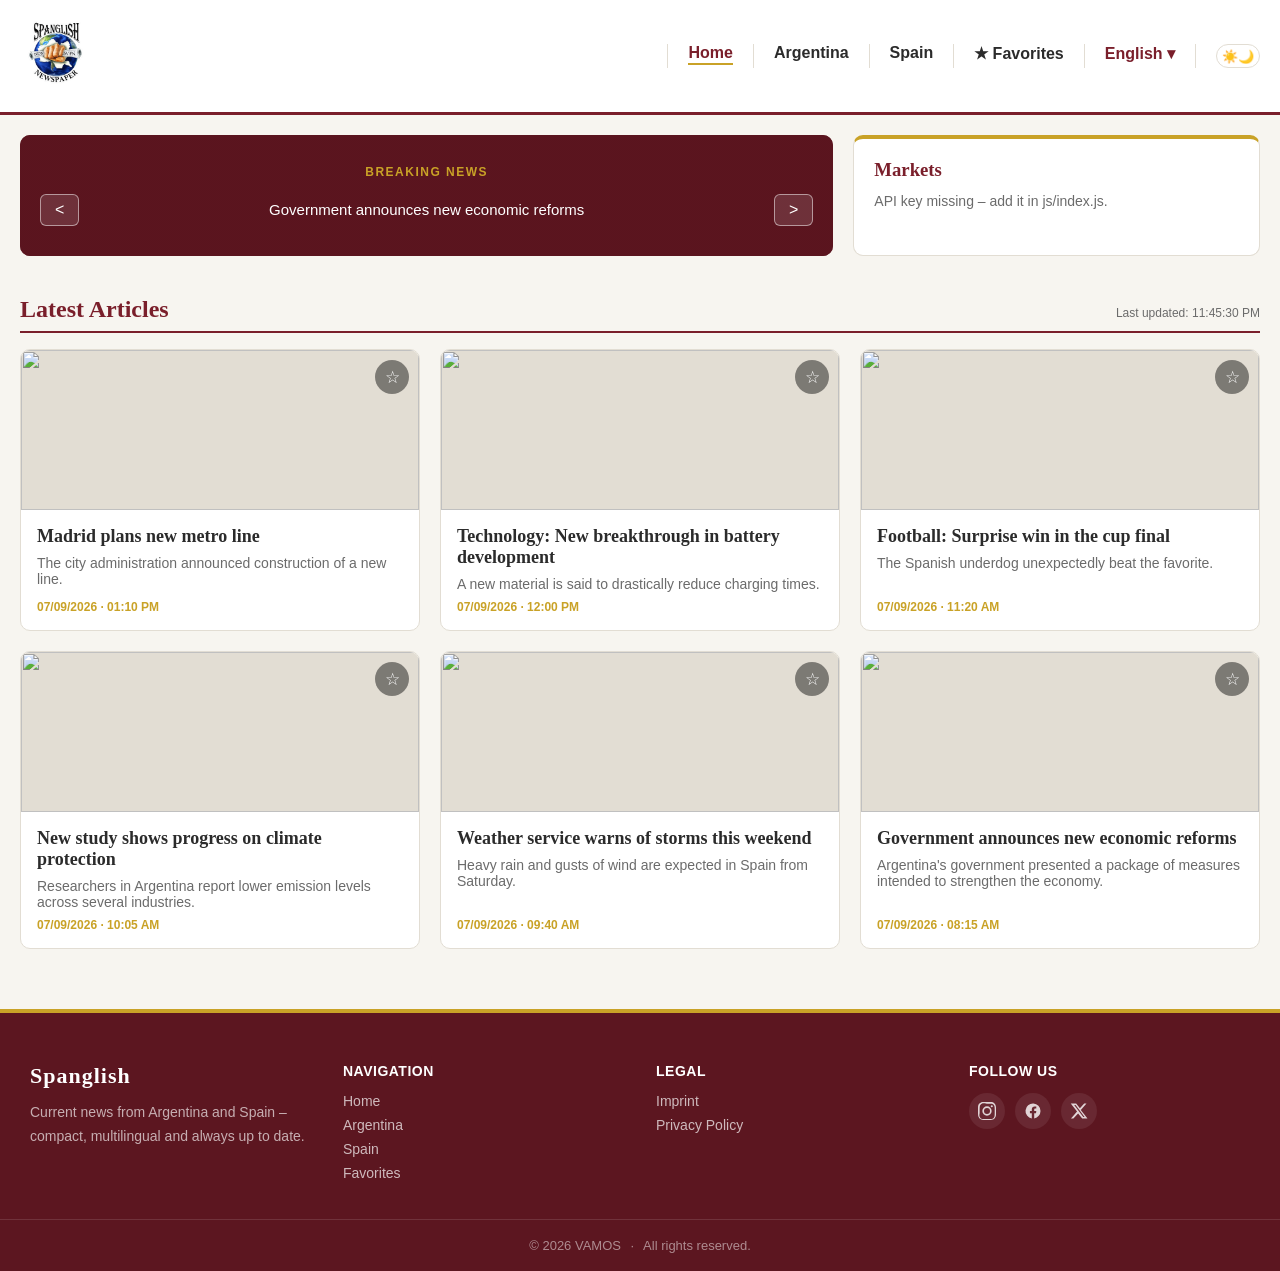
==== commit 72726479: "IDK" ====
--- a/index.html
+++ b/index.html
@@ -92,7 +92,7 @@
       <div class="footer-content">
 
         <div class="footer-brand">
-          <h3>VAMOS</h3>
+          <h3>Spanglish</h3>
           <p data-de="Aktuelle Nachrichten aus Argentinien und Spanien – kompakt, mehrsprachig und immer aktuell."
              data-en="Current news from Argentina and Spain – compact, multilingual and always up to date."
              data-es="Noticias actuales de Argentina y España – breves, multilingües y siempre al día.">
@@ -117,7 +117,7 @@
         <div>
           <h4 data-de="Folge uns" data-en="Follow us" data-es="Síguenos">Follow us</h4>
           <div class="social-icons">
-            <a href="#" class="social-icon" aria-label="Instagram">
+            <a href="https://www.instagram.com/spanglish.newspaper?igsh=MWd1dHpwY212aG85NQ==" class="social-icon" aria-label="Instagram">
               <svg viewBox="0 0 24 24" width="18" height="18" fill="currentColor"><path d="M12 2.2c3.2 0 3.6 0 4.9.1 1.2.1 2 .2 2.4.4.6.2 1 .5 1.5 1 .4.4.7.9 1 1.5.2.5.3 1.2.4 2.4.1 1.3.1 1.7.1 4.9s0 3.6-.1 4.9c-.1 1.2-.2 2-.4 2.4-.2.6-.5 1-1 1.5-.4.4-.9.7-1.5 1-.5.2-1.2.3-2.4.4-1.3.1-1.7.1-4.9.1s-3.6 0-4.9-.1c-1.2-.1-2-.2-2.4-.4-.6-.2-1-.5-1.5-1-.4-.4-.7-.9-1-1.5-.2-.5-.3-1.2-.4-2.4C2.2 15.6 2.2 15.2 2.2 12s0-3.6.1-4.9c.1-1.2.2-2 .4-2.4.2-.6.5-1 1-1.5.4-.4.9-.7 1.5-1 .5-.2 1.2-.3 2.4-.4C8.4 2.2 8.8 2.2 12 2.2m0-2.2C8.7 0 8.3 0 7 .1 5.7.1 4.8.3 4 .6c-.8.3-1.5.7-2.2 1.4C1.1 2.7.7 3.4.4 4.2.1 5 0 5.9 0 7.2 0 8.4 0 8.8 0 12s0 3.6.1 4.9c.1 1.2.3 2.1.6 2.9.3.8.7 1.5 1.4 2.2.6.6 1.3 1.1 2.1 1.4.8.3 1.7.5 2.9.6C8.4 24 8.8 24 12 24s3.6 0 4.9-.1c1.2-.1 2.1-.3 2.9-.6.8-.3 1.5-.7 2.2-1.4.6-.6 1.1-1.3 1.4-2.1.3-.8.5-1.7.6-2.9.1-1.3.1-1.7.1-4.9s0-3.6-.1-4.9c-.1-1.2-.3-2.1-.6-2.9-.3-.8-.7-1.5-1.4-2.2C21.3 1.1 20.6.7 19.8.4 19 .1 18.1 0 16.9 0 15.6 0 15.2 0 12 0z"/><path d="M12 5.8A6.2 6.2 0 1 0 18.2 12 6.2 6.2 0 0 0 12 5.8zm0 10.2A4 4 0 1 1 16 12a4 4 0 0 1-4 4z"/><circle cx="18.4" cy="5.6" r="1.4"/></svg>
             </a>
             <a href="#" class="social-icon" aria-label="Facebook">
--- a/css/index.css
+++ b/css/index.css
@@ -12,7 +12,7 @@
 }
 
 .logo1 {
-  height: 44px;
+  height: 80px;
   width: auto;
   display: block;
 }
@@ -79,7 +79,7 @@
 }
 
 .logo {
-  font-size: 24px;
+  font-size: 50px;
   font-weight: bold;
   font-family: Georgia, 'Times New Roman', serif;
   color: var(--color-primary);
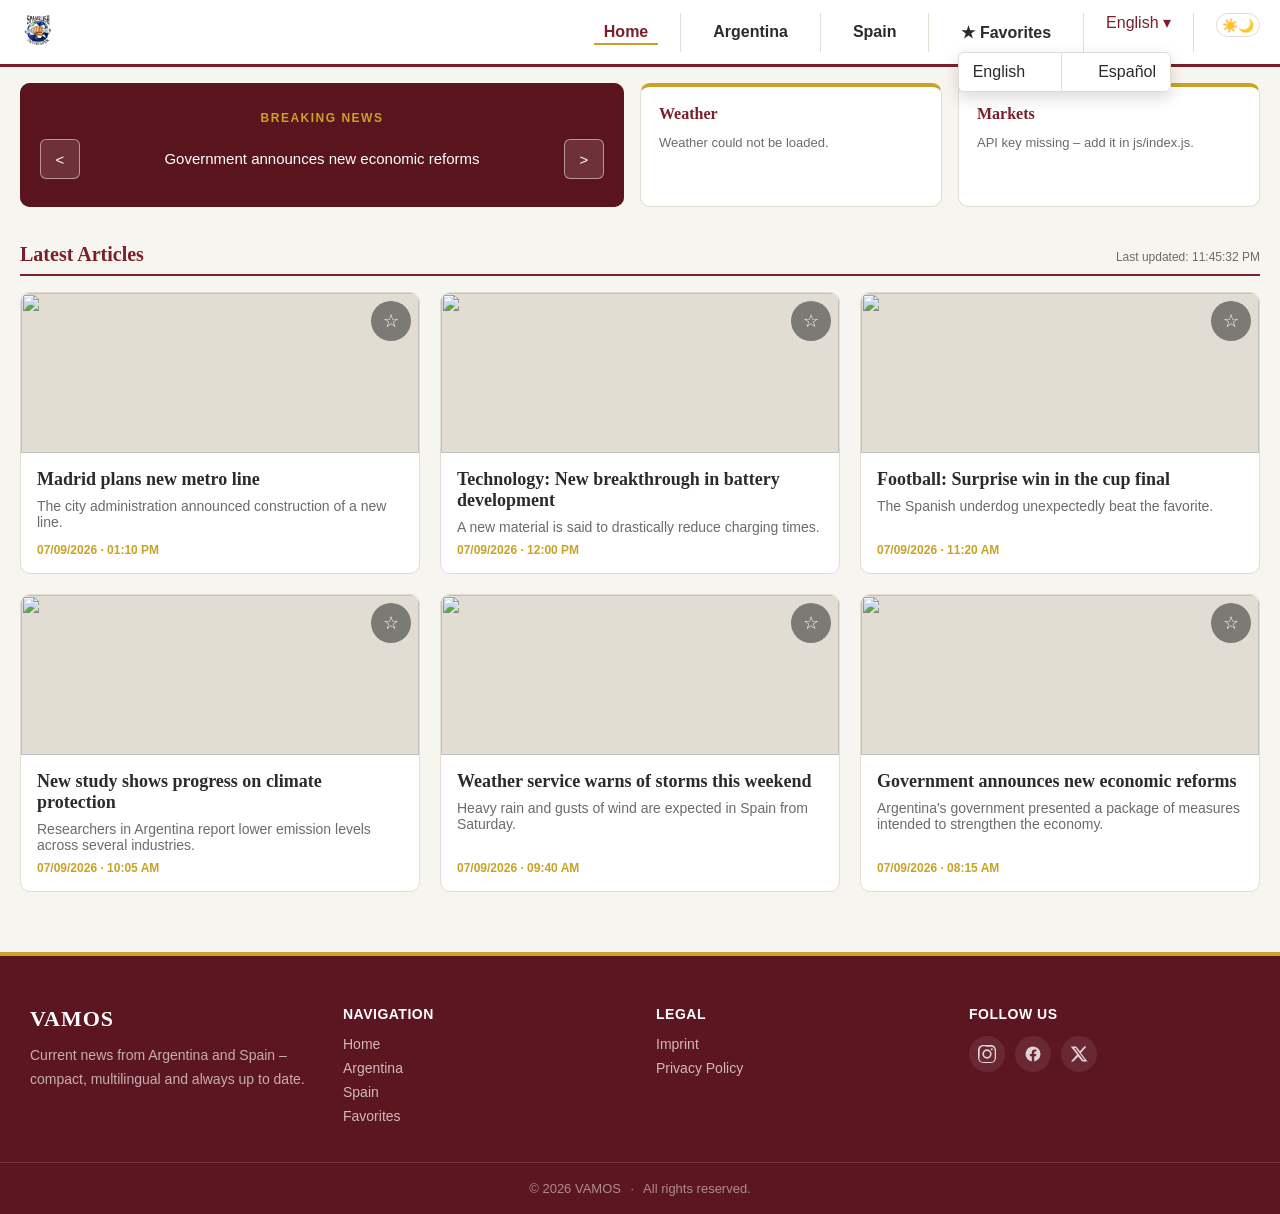
==== commit b2871be6: "optemizing the the mobil version" ====
--- a/index.html
+++ b/index.html
@@ -2,14 +2,19 @@
 <html lang="en">
 <head>
     <meta charset="UTF-8">
-    <meta name="viewport" content="width=device-width, initial-scale=1.0">
+    <meta name="viewport" content="width=device-width, initial-scale=1.0, viewport-fit=cover">
+    <meta name="theme-color" content="#7a1f2b" media="(prefers-color-scheme: light)">
+    <meta name="theme-color" content="#17151a" media="(prefers-color-scheme: dark)">
     <title>Vamos Newspaper</title>
     <link rel="stylesheet" href="css/index.css">
     <script>
       // Vor dem Rendern ausführen, damit die Seite nicht kurz hell aufblitzt
       (function () {
         const saved = localStorage.getItem('vamos_theme');
-        if (saved === 'dark') document.documentElement.setAttribute('data-theme', 'dark');
+        if (saved === 'dark') {
+          document.documentElement.setAttribute('data-theme', 'dark');
+          document.querySelectorAll('meta[name="theme-color"]').forEach(m => m.setAttribute('content', '#17151a'));
+        }
       })();
     </script>
     <script src="js/index.js" defer></script>
@@ -66,6 +71,13 @@
         <button id="nextBtn" aria-label="Next headline">&gt;</button>
       </section>
 
+      <aside class="weather-box">
+        <h3 data-de="Wetter" data-en="Weather" data-es="Clima">Weather</h3>
+        <div class="weather-list" id="weatherList">
+          <!-- wird per JS gefüllt -->
+        </div>
+      </aside>
+
       <aside class="market-box">
         <h3 data-de="Kurse" data-en="Markets" data-es="Cotizaciones">Markets</h3>
         <div class="market-list" id="marketList">
@@ -92,7 +104,7 @@
       <div class="footer-content">
 
         <div class="footer-brand">
-          <h3>Spanglish</h3>
+          <h3>VAMOS</h3>
           <p data-de="Aktuelle Nachrichten aus Argentinien und Spanien – kompakt, mehrsprachig und immer aktuell."
              data-en="Current news from Argentina and Spain – compact, multilingual and always up to date."
              data-es="Noticias actuales de Argentina y España – breves, multilingües y siempre al día.">
@@ -117,7 +129,7 @@
         <div>
           <h4 data-de="Folge uns" data-en="Follow us" data-es="Síguenos">Follow us</h4>
           <div class="social-icons">
-            <a href="https://www.instagram.com/spanglish.newspaper?igsh=MWd1dHpwY212aG85NQ==" class="social-icon" aria-label="Instagram">
+            <a href="#" class="social-icon" aria-label="Instagram">
               <svg viewBox="0 0 24 24" width="18" height="18" fill="currentColor"><path d="M12 2.2c3.2 0 3.6 0 4.9.1 1.2.1 2 .2 2.4.4.6.2 1 .5 1.5 1 .4.4.7.9 1 1.5.2.5.3 1.2.4 2.4.1 1.3.1 1.7.1 4.9s0 3.6-.1 4.9c-.1 1.2-.2 2-.4 2.4-.2.6-.5 1-1 1.5-.4.4-.9.7-1.5 1-.5.2-1.2.3-2.4.4-1.3.1-1.7.1-4.9.1s-3.6 0-4.9-.1c-1.2-.1-2-.2-2.4-.4-.6-.2-1-.5-1.5-1-.4-.4-.7-.9-1-1.5-.2-.5-.3-1.2-.4-2.4C2.2 15.6 2.2 15.2 2.2 12s0-3.6.1-4.9c.1-1.2.2-2 .4-2.4.2-.6.5-1 1-1.5.4-.4.9-.7 1.5-1 .5-.2 1.2-.3 2.4-.4C8.4 2.2 8.8 2.2 12 2.2m0-2.2C8.7 0 8.3 0 7 .1 5.7.1 4.8.3 4 .6c-.8.3-1.5.7-2.2 1.4C1.1 2.7.7 3.4.4 4.2.1 5 0 5.9 0 7.2 0 8.4 0 8.8 0 12s0 3.6.1 4.9c.1 1.2.3 2.1.6 2.9.3.8.7 1.5 1.4 2.2.6.6 1.3 1.1 2.1 1.4.8.3 1.7.5 2.9.6C8.4 24 8.8 24 12 24s3.6 0 4.9-.1c1.2-.1 2.1-.3 2.9-.6.8-.3 1.5-.7 2.2-1.4.6-.6 1.1-1.3 1.4-2.1.3-.8.5-1.7.6-2.9.1-1.3.1-1.7.1-4.9s0-3.6-.1-4.9c-.1-1.2-.3-2.1-.6-2.9-.3-.8-.7-1.5-1.4-2.2C21.3 1.1 20.6.7 19.8.4 19 .1 18.1 0 16.9 0 15.6 0 15.2 0 12 0z"/><path d="M12 5.8A6.2 6.2 0 1 0 18.2 12 6.2 6.2 0 0 0 12 5.8zm0 10.2A4 4 0 1 1 16 12a4 4 0 0 1-4 4z"/><circle cx="18.4" cy="5.6" r="1.4"/></svg>
             </a>
             <a href="#" class="social-icon" aria-label="Facebook">
--- a/css/index.css
+++ b/css/index.css
@@ -1,47 +1,71 @@
-* { box-sizing: border-box; margin: 0; padding: 0; }
+/* ============================================================
+   Vamos Newspaper – Stylesheet
+   Mobile-first. Breakpoints: 400 / 600 / 768 / 900 / 1024 / 1200 / 1600
+   ============================================================ */
+
+* {
+  box-sizing: border-box;
+  margin: 0;
+  padding: 0;
+}
 
 :root {
   --color-bg: #f7f5f0;
   --color-surface: #ffffff;
-  --color-primary: #7a1f2b;   /* dunkles Zeitungs-Rot */
+  --color-primary: #7a1f2b;
   --color-primary-dark: #5c1620;
-  --color-accent: #c9a227;    /* gold */
+  --color-accent: #c9a227;
   --color-text: #2b2b2b;
   --color-text-muted: #6b6b6b;
   --color-border: #e2ddd3;
 }
 
-.logo1 {
-  height: 80px;
-  width: auto;
-  display: block;
-}
-
-/* ---------- DARK MODE ---------- */
 [data-theme="dark"] {
   --color-bg: #17151a;
   --color-surface: #221f26;
-  --color-primary: #e0566a;      /* helleres Rot, lesbar auf Dunkel */
+  --color-primary: #e0566a;
   --color-primary-dark: #b03a4a;
-  --color-accent: #e0b93f;       /* etwas heller Gold auf Dunkel */
+  --color-accent: #e0b93f;
   --color-text: #eee8e8;
   --color-text-muted: #a39da3;
   --color-border: #3a3640;
 }
 
+html {
+  /* Verhindert horizontales Scrollen durch versehentlich zu breite Elemente */
+  overflow-x: hidden;
+  width: 100%;
+}
+
 body {
-  font-family: Arial, sans-serif;
+  font-family: Arial, Helvetica, sans-serif;
   background: var(--color-bg);
   color: var(--color-text);
-  transition: background 0.2s ease, color 0.2s ease;
-}
-
-body,
-body * {
+  overflow-x: hidden;
+  width: 100%;
+  /* Entfernt den grauen Tipp-Flash auf iOS/Android */
+  -webkit-tap-highlight-color: transparent;
+}
+
+/* Buttons/Links reagieren sofort (kein 300ms-Doppeltipp-Zoom-Delay) */
+button, a {
+  touch-action: manipulation;
+}
+
+body, body * {
   transition: background-color 0.2s ease, color 0.2s ease, border-color 0.2s ease;
 }
 
-/* ---------- LAYOUT ---------- */
+a { color: inherit; }
+
+img {
+  max-width: 100%;
+  height: auto;
+}
+
+/* ============================================================
+   PAGE LAYOUT
+   ============================================================ */
 
 .page {
   display: grid;
@@ -55,7 +79,9 @@
   min-height: 100vh;
 }
 
-/* ---------- HEADER ---------- */
+/* ============================================================
+   HEADER
+   ============================================================ */
 
 header {
   grid-area: header;
@@ -74,29 +100,32 @@
   display: flex;
   align-items: center;
   justify-content: space-between;
-  padding: 16px 20px;
+  padding: 14px max(20px, env(safe-area-inset-right)) 14px max(20px, env(safe-area-inset-left));
+  padding-top: max(14px, env(safe-area-inset-top));
   width: 100%;
 }
 
 .logo {
-  font-size: 50px;
-  font-weight: bold;
-  font-family: Georgia, 'Times New Roman', serif;
-  color: var(--color-primary);
-  letter-spacing: 0.5px;
   display: flex;
   align-items: center;
 }
 
-/* ---------- BURGER BUTTON ---------- */
+.logo1 {
+  height: 40px;
+  width: auto;
+  display: block;
+}
+
+/* Burger button (mobile/tablet nav toggle) */
 
 .burger-btn {
   display: flex;
   flex-direction: column;
   justify-content: center;
+  align-items: center;
   gap: 5px;
-  width: 34px;
-  height: 34px;
+  width: 44px;
+  height: 44px;
   background: none;
   border: none;
   cursor: pointer;
@@ -106,7 +135,7 @@
 .burger-btn span {
   display: block;
   height: 3px;
-  width: 100%;
+  width: 22px;
   background: var(--color-primary);
   border-radius: 2px;
   transition: transform 0.2s ease, opacity 0.2s ease;
@@ -115,16 +144,14 @@
 .burger-btn[aria-expanded="true"] span:nth-child(1) {
   transform: translateY(8px) rotate(45deg);
 }
-
 .burger-btn[aria-expanded="true"] span:nth-child(2) {
   opacity: 0;
 }
-
 .burger-btn[aria-expanded="true"] span:nth-child(3) {
   transform: translateY(-8px) rotate(-45deg);
 }
 
-/* ---------- NAV (Dropdown auf Handy/Tablet) ---------- */
+/* Nav (collapsible dropdown on mobile/tablet) */
 
 .site-nav {
   display: none;
@@ -135,27 +162,24 @@
   display: block;
 }
 
-nav ul {
+.site-nav ul {
   list-style: none;
   display: grid;
   grid-auto-flow: row;
-  gap: 14px;
+  gap: 4px;
   text-align: center;
 }
 
-nav ul li {
-  border-left: none;
-  padding-left: 0;
-}
-
-nav a {
+.site-nav a,
+.lang-btn {
   text-decoration: none;
   color: var(--color-text);
   font-weight: 600;
-  transition: color 0.2s;
-}
-
-nav a:hover {
+  display: block;
+  padding: 10px;
+}
+
+.site-nav a:hover {
   color: var(--color-primary);
 }
 
@@ -165,7 +189,55 @@
   padding-bottom: 2px;
 }
 
-/* ---------- DARK MODE TOGGLE ---------- */
+/* Language switch */
+
+.lang-switch {
+  position: relative;
+}
+
+.lang-btn {
+  background: none;
+  border: none;
+  font: inherit;
+  cursor: pointer;
+  color: var(--color-primary);
+  padding: 0;
+}
+
+.lang-menu {
+  display: none;
+  position: absolute;
+  top: 100%;
+  left: 50%;
+  transform: translateX(-50%);
+  background: var(--color-surface);
+  border: 1px solid var(--color-border);
+  border-radius: 6px;
+  overflow: hidden;
+  min-width: 130px;
+  z-index: 20;
+  list-style: none;
+  box-shadow: 0 6px 16px rgba(0,0,0,0.15);
+}
+
+.lang-switch.open .lang-menu {
+  display: block;
+}
+
+.lang-menu a {
+  display: block;
+  padding: 10px 14px;
+  font-weight: normal;
+  text-decoration: none;
+  color: var(--color-text);
+}
+
+.lang-menu a:hover {
+  background: var(--color-bg);
+  color: var(--color-primary);
+}
+
+/* Dark mode toggle */
 
 .theme-toggle {
   background: none;
@@ -179,6 +251,7 @@
   font-size: 13px;
   display: flex;
   align-items: center;
+  margin: 0 auto;
 }
 
 .theme-toggle span {
@@ -188,79 +261,25 @@
   line-height: 1;
 }
 
-.theme-icon-light {
-  left: 5px;
-}
-
-.theme-icon-dark {
-  right: 5px;
-}
-
-/* Sprachauswahl Dropdown */
-.lang-switch {
-  position: relative;
-}
-
-.lang-btn {
-  background: none;
-  border: none;
-  font: inherit;
-  font-weight: 600;
-  cursor: pointer;
-  color: var(--color-primary);
-  padding: 0;
-}
-
-.lang-menu {
-  display: none;
-  position: absolute;
-  top: 100%;
-  right: 0;
-  background: var(--color-surface);
-  border: 1px solid var(--color-border);
-  border-radius: 6px;
-  overflow: hidden;
-  min-width: 130px;
-  z-index: 10;
-  list-style: none;
-  box-shadow: 0 6px 16px rgba(0,0,0,0.12);
-}
-
-.lang-menu li {
-  border-left: none;
-  padding: 0;
-}
-
-.lang-menu a {
-  display: block;
-  padding: 10px 14px;
-  font-weight: normal;
-  color: var(--color-text);
-}
-
-.lang-menu a:hover {
-  background: var(--color-bg);
-  color: var(--color-primary);
-}
-
-.lang-switch.open .lang-menu {
-  display: block;
-}
-
-/* ---------- TOP ROW: TICKER + KURSE ---------- */
+.theme-icon-light { left: 5px; }
+.theme-icon-dark { right: 5px; }
+
+/* ============================================================
+   TOP ROW: TICKER + WEATHER + MARKETS
+   ============================================================ */
 
 .top-row {
   grid-area: toprow;
   display: grid;
   grid-template-columns: 1fr;
-  gap: 20px;
-  padding: 20px;
+  gap: 16px;
+  padding: 16px 20px;
   max-width: 1400px;
   margin: 0 auto;
   width: 100%;
 }
 
-/* ---------- TICKER ---------- */
+/* ---- Ticker ---- */
 
 .ticker {
   position: relative;
@@ -268,7 +287,7 @@
   grid-template-columns: auto 1fr auto;
   align-items: center;
   gap: 10px;
-  padding: 30px 20px;
+  padding: 24px 16px;
   border-radius: 10px;
   overflow: hidden;
   background-color: var(--color-primary-dark);
@@ -297,7 +316,7 @@
   color: var(--color-accent);
   text-transform: uppercase;
   letter-spacing: 1.5px;
-  margin-bottom: 5px;
+  margin-bottom: 4px;
 }
 
 .ticker-text {
@@ -310,89 +329,96 @@
 }
 
 .ticker button {
-  background: rgba(255, 255, 255, 0.12);
-  border: 1px solid rgba(255, 255, 255, 0.5);
+  background: rgba(255,255,255,0.12);
+  border: 1px solid rgba(255,255,255,0.5);
   color: white;
-  padding: 6px 14px;
+  min-width: 40px;
+  min-height: 40px;
+  padding: 6px 12px;
   cursor: pointer;
-  font-size: 16px;
+  font-size: 15px;
   border-radius: 6px;
   transition: background 0.2s;
 }
 
 .ticker button:hover {
-  background: rgba(255, 255, 255, 0.28);
-}
-
-/* ---------- KURSE-BOX ---------- */
-
+  background: rgba(255,255,255,0.28);
+}
+
+/* ---- Shared card look for weather/markets ---- */
+
+.weather-box,
 .market-box {
   background: var(--color-surface);
   border: 1px solid var(--color-border);
   border-top: 4px solid var(--color-accent);
   border-radius: 10px;
-  padding: 20px;
+  padding: 18px;
   display: flex;
   flex-direction: column;
   gap: 12px;
-}
-
+  min-width: 0;
+}
+
+.weather-box h3,
 .market-box h3 {
   color: var(--color-primary);
   font-family: Georgia, 'Times New Roman', serif;
-}
-
-.market-placeholder {
-  color: var(--color-text-muted);
-  font-size: 14px;
-}
-
+  font-size: 16px;
+}
+
+.weather-list,
 .market-list {
   display: grid;
-  gap: 10px;
-}
-
+  gap: 8px;
+}
+
+.weather-row,
 .market-row {
   display: grid;
-  grid-template-columns: 1fr auto;
-  align-items: baseline;
+  grid-template-columns: auto 1fr auto;
+  align-items: center;
   gap: 8px;
   padding-bottom: 8px;
   border-bottom: 1px solid var(--color-border);
-}
-
+  font-size: 13px;
+}
+
+.weather-row:last-child,
 .market-row:last-child {
   border-bottom: none;
   padding-bottom: 0;
 }
 
-.market-row .market-name {
+.weather-icon { font-size: 18px; }
+
+.weather-city,
+.market-name {
   font-weight: 600;
-  font-size: 13px;
   color: var(--color-text);
-}
-
-.market-row .market-price {
-  font-size: 14px;
+  min-width: 0;
+  overflow: hidden;
+  text-overflow: ellipsis;
+  white-space: nowrap;
+}
+
+.weather-temp,
+.market-price {
   font-weight: 700;
   color: var(--color-text);
   text-align: right;
-}
-
-.market-row .market-change {
+  white-space: nowrap;
+}
+
+.market-change {
   grid-column: 2;
   text-align: right;
-  font-size: 12px;
+  font-size: 11px;
   font-weight: 600;
 }
 
-.market-change.positive {
-  color: #1a7a3c;
-}
-
-.market-change.negative {
-  color: var(--color-primary);
-}
+.market-change.positive { color: #1a7a3c; }
+.market-change.negative { color: var(--color-primary); }
 
 .market-updated {
   font-size: 11px;
@@ -400,7 +426,14 @@
   text-align: right;
 }
 
-/* ---------- MAIN / ARTIKEL ---------- */
+.market-placeholder {
+  color: var(--color-text-muted);
+  font-size: 13px;
+}
+
+/* ============================================================
+   MAIN / ARTICLES
+   ============================================================ */
 
 main {
   grid-area: main;
@@ -424,6 +457,7 @@
 .section-heading h2 {
   font-family: Georgia, 'Times New Roman', serif;
   color: var(--color-primary);
+  font-size: 20px;
 }
 
 .last-updated {
@@ -459,34 +493,6 @@
   outline-offset: 2px;
 }
 
-.favorite-btn {
-  position: absolute;
-  top: 10px;
-  right: 10px;
-  width: 34px;
-  height: 34px;
-  border-radius: 50%;
-  border: none;
-  background: rgba(0,0,0,0.45);
-  color: white;
-  font-size: 17px;
-  cursor: pointer;
-  display: flex;
-  align-items: center;
-  justify-content: center;
-  z-index: 2;
-  transition: transform 0.15s ease, background 0.15s ease;
-}
-
-.favorite-btn:hover {
-  transform: scale(1.1);
-}
-
-.favorite-btn.active {
-  background: var(--color-accent);
-  color: white;
-}
-
 .article-card img {
   width: 100%;
   height: 160px;
@@ -494,7 +500,32 @@
   background: var(--color-border);
 }
 
-.article-card .article-body {
+.favorite-btn {
+  position: absolute;
+  top: 8px;
+  right: 8px;
+  width: 40px;
+  height: 40px;
+  border-radius: 50%;
+  border: none;
+  background: rgba(0,0,0,0.45);
+  color: white;
+  font-size: 18px;
+  cursor: pointer;
+  display: flex;
+  align-items: center;
+  justify-content: center;
+  z-index: 2;
+  transition: transform 0.15s ease, background 0.15s ease;
+}
+
+.favorite-btn:hover { transform: scale(1.1); }
+
+.favorite-btn.active {
+  background: var(--color-accent);
+}
+
+.article-body {
   padding: 16px;
   display: flex;
   flex-direction: column;
@@ -502,40 +533,119 @@
   flex: 1;
 }
 
-.article-card h3 {
+.article-body h3 {
   font-family: Georgia, 'Times New Roman', serif;
   font-size: 18px;
   color: var(--color-text);
 }
 
-.article-card p {
+.article-body p {
   font-size: 14px;
   color: var(--color-text-muted);
   flex: 1;
 }
 
-.article-card .article-date {
+.article-date {
   font-size: 12px;
   color: var(--color-accent);
   font-weight: 600;
 }
 
-/* ---------- FOOTER ---------- */
-
-.admin-link {
+/* ============================================================
+   FOOTER
+   ============================================================ */
+
+footer {
+  grid-area: footer;
+  background: var(--color-primary-dark);
+  color: rgba(255,255,255,0.85);
+  border-top: 4px solid var(--color-accent);
+  margin-top: 40px;
+}
+
+.footer-content {
+  max-width: 1400px;
+  margin: 0 auto;
+  padding: 50px 30px 30px;
+  display: grid;
+  grid-template-columns: repeat(auto-fit, minmax(180px, 1fr));
+  gap: 32px;
+}
+
+.footer-brand h3 {
+  font-family: Georgia, 'Times New Roman', serif;
+  font-size: 22px;
+  color: white;
+  letter-spacing: 1px;
+  margin-bottom: 12px;
+}
+
+.footer-content h4 {
+  color: white;
+  font-size: 14px;
+  text-transform: uppercase;
+  letter-spacing: 0.5px;
+  margin-bottom: 14px;
+}
+
+.footer-content p {
+  color: rgba(255,255,255,0.65);
+  line-height: 1.7;
+  font-size: 14px;
+  max-width: 320px;
+}
+
+.footer-link {
   display: block;
-  margin-top: 8px;
-  font-size: 12px;
-  color: rgba(255,255,255,0.6);
+  color: rgba(255,255,255,0.7);
   text-decoration: none;
-}
-
-.admin-link:hover {
+  margin: 8px 0;
+  font-size: 14px;
+  transition: color 0.2s ease, transform 0.2s ease;
+}
+
+.footer-link:hover {
+  color: var(--color-accent);
+  transform: translateX(4px);
+}
+
+.social-icons {
+  display: flex;
+  gap: 10px;
+}
+
+.social-icon {
+  width: 36px;
+  height: 36px;
+  border-radius: 50%;
+  background: rgba(255,255,255,0.08);
+  color: rgba(255,255,255,0.8);
+  display: flex;
+  align-items: center;
+  justify-content: center;
+  transition: background 0.2s ease, color 0.2s ease, transform 0.2s ease;
+}
+
+.social-icon:hover {
+  background: var(--color-accent);
   color: white;
-  text-decoration: underline;
-}
-
-/* ---------- ARTIKEL-DETAIL-MODAL ---------- */
+  transform: translateY(-2px);
+}
+
+.footer-bottom {
+  border-top: 1px solid rgba(255,255,255,0.12);
+  text-align: center;
+  padding: 18px 20px;
+  padding-bottom: max(18px, env(safe-area-inset-bottom));
+  font-size: 13px;
+  color: rgba(255,255,255,0.5);
+}
+
+.footer-dot { margin: 0 6px; }
+
+/* ============================================================
+   ARTICLE DETAIL MODAL
+   ============================================================ */
 
 .modal-overlay {
   display: none;
@@ -565,14 +675,14 @@
 .modal-close {
   position: absolute;
   top: 10px;
-  right: 14px;
-  background: rgba(0,0,0,0.4);
+  right: 10px;
+  background: rgba(0,0,0,0.5);
   color: white;
   border: none;
-  width: 32px;
-  height: 32px;
+  width: 40px;
+  height: 40px;
   border-radius: 50%;
-  font-size: 20px;
+  font-size: 22px;
   line-height: 1;
   cursor: pointer;
   z-index: 1;
@@ -611,7 +721,7 @@
   font-size: 22px;
 }
 
-.modal-content .modal-date {
+.modal-date {
   font-size: 12px;
   color: var(--color-text-muted);
 }
@@ -622,179 +732,119 @@
   font-size: 15px;
 }
 
-/* ---------- SEHR KLEINE HANDYS (bis 400px) ---------- */
+/* ============================================================
+   BREAKPOINTS
+   ============================================================ */
+
 @media (max-width: 400px) {
-  .logo1 {
-    height: 36px;
-  }
-
-  .ticker {
-    padding: 20px 12px;
-  }
-
-  .ticker-text {
-    font-size: 13px;
-  }
-
-  .ticker button {
-    padding: 4px 10px;
-    font-size: 14px;
-  }
-
-  .section-heading h2 {
-    font-size: 18px;
-  }
-
-  .article-card img {
-    height: 130px;
-  }
-}
-
-/* ---------- TABLET (ab 768px) – Burger bleibt noch aktiv ---------- */
+  .logo1 { height: 32px; }
+  .ticker { padding: 18px 12px; }
+  .ticker-text { font-size: 13px; }
+  .ticker button { padding: 4px 10px; font-size: 14px; }
+  .section-heading h2 { font-size: 17px; }
+  .article-card img { height: 130px; }
+}
+
+/* Modal als Bottom-Sheet auf allen Handys (nicht nur sehr kleinen) */
+@media (max-width: 640px) {
+  .modal-overlay {
+    padding: 0;
+    align-items: flex-end;
+  }
+
+  .modal-box {
+    max-width: 100%;
+    max-height: 92vh;
+    border-radius: 16px 16px 0 0;
+  }
+}
+
+@media (min-width: 600px) {
+  .articles-grid {
+    grid-template-columns: repeat(2, 1fr);
+  }
+}
+
 @media (min-width: 768px) {
-  /* Ab Tablet wieder eine Zeile für den Ticker-Text */
+  .header-inner {
+    display: grid;
+    grid-template-columns: auto 1fr;
+    align-items: center;
+    padding: 12px 20px;
+  }
+
+  .header-top { padding: 0; }
+
+  .burger-btn { display: none; }
+
+  .site-nav {
+    display: block;
+    padding: 0;
+  }
+
+  .site-nav ul {
+    grid-auto-flow: column;
+    justify-content: end;
+    gap: 22px;
+  }
+
+  .site-nav ul li {
+    border-left: 1px solid var(--color-border);
+    padding-left: 22px;
+  }
+
+  .site-nav ul li:first-child {
+    border-left: none;
+    padding-left: 0;
+  }
+
+  .lang-menu {
+    left: auto;
+    right: 0;
+    transform: none;
+  }
+
   .ticker-text {
     white-space: nowrap;
     text-overflow: ellipsis;
     font-size: 15px;
   }
-
-  /* Ticker doppelt so groß wie die Kurse-Box */
+}
+
+@media (min-width: 768px) and (max-width: 899px) {
   .top-row {
-    grid-template-columns: 2fr 1fr;
-  }
-
+    grid-template-columns: 1fr 1fr;
+    grid-template-areas:
+      "ticker ticker"
+      "weather market";
+  }
+
+  .ticker { grid-area: ticker; }
+  .weather-box { grid-area: weather; }
+  .market-box { grid-area: market; }
+}
+
+@media (min-width: 900px) {
+  .top-row {
+    grid-template-columns: 2fr 1fr 1fr;
+    grid-template-areas: "ticker weather market";
+  }
+
+  .ticker { grid-area: ticker; padding: 28px 20px; }
+  .weather-box { grid-area: weather; }
+  .market-box { grid-area: market; }
+}
+
+@media (min-width: 1200px) {
   .articles-grid {
-    grid-template-columns: repeat(2, 1fr);
-  }
-}
-
-/* ---------- DESKTOP (ab 1024px) – Burger verschwindet, Nav wird zur Zeile ---------- */
-@media (min-width: 1024px) {
-  .burger-btn {
-    display: none;
-  }
-
-  header {
-    padding: 0;
-  }
-
-  .header-inner {
-    display: grid;
-    grid-template-columns: auto 1fr;
-    align-items: center;
-    padding: 16px 20px;
-  }
-
-  .header-top {
-    padding: 0;
-  }
-
-  .site-nav {
-    display: block;
-    padding: 0;
-  }
-
-  nav ul {
-    grid-auto-flow: column;
-    justify-content: end;
-    gap: 20px;
-  }
-
-  nav ul li {
-    border-left: 1px solid var(--color-border);
-    padding-left: 20px;
-  }
-}
-/* ---------- FOOTER ---------- */
-
-footer {
-  grid-area: footer;
-  background: var(--color-primary-dark);
-  color: rgba(255,255,255,0.85);
-  border-top: 4px solid var(--color-accent);
-  margin-top: 40px;
-}
-
-.footer-content {
-  max-width: 1400px;
-  margin: 0 auto;
-  padding: 50px 30px 30px;
-  display: grid;
-  grid-template-columns: repeat(auto-fit, minmax(180px, 1fr));
-  gap: 32px;
-}
-
-.footer-brand h3 {
-  font-family: Georgia, 'Times New Roman', serif;
-  font-size: 22px;
-  color: white;
-  letter-spacing: 1px;
-  margin-bottom: 12px;
-}
-
-.footer-content h4 {
-  color: white;
-  font-size: 14px;
-  text-transform: uppercase;
-  letter-spacing: 0.5px;
-  margin-bottom: 14px;
-}
-
-.footer-content p {
-  color: rgba(255,255,255,0.65);
-  line-height: 1.7;
-  font-size: 14px;
-  max-width: 320px;
-}
-
-.footer-link {
-  display: block;
-  color: rgba(255,255,255,0.7);
-  text-decoration: none;
-  margin: 8px 0;
-  font-size: 14px;
-  transition: color 0.2s ease, transform 0.2s ease;
-}
-
-.footer-link:hover {
-  color: var(--color-accent);
-  transform: translateX(4px);
-}
-
-.social-icons {
-  display: flex;
-  gap: 10px;
-}
-
-.social-icon {
-  width: 36px;
-  height: 36px;
-  border-radius: 50%;
-  background: rgba(255,255,255,0.08);
-  color: rgba(255,255,255,0.8);
-  display: flex;
-  align-items: center;
-  justify-content: center;
-  transition: background 0.2s ease, color 0.2s ease, transform 0.2s ease;
-}
-
-.social-icon:hover {
-  background: var(--color-accent);
-  color: white;
-  transform: translateY(-2px);
-}
-
-.footer-bottom {
-  border-top: 1px solid rgba(255,255,255,0.12);
-  text-align: center;
-  padding: 18px 20px;
-  font-size: 13px;
-  color: rgba(255,255,255,0.5);
-}
-
-.footer-dot {
-  margin: 0 6px;
+    grid-template-columns: repeat(3, 1fr);
+  }
+}
+
+@media (min-width: 1600px) {
+  .articles-grid {
+    grid-template-columns: repeat(4, 1fr);
+  }
 }
 
 @media (max-width: 500px) {
@@ -802,36 +852,6 @@
     text-align: center;
     padding: 40px 20px 20px;
   }
-
-  .footer-brand p {
-    margin: 0 auto;
-  }
-
-  .social-icons {
-    justify-content: center;
-  }
-}
-/* ---------- KLEINES TABLET / GROSSES HANDY QUER (600–767px) ---------- */
-@media (min-width: 600px) and (max-width: 767px) {
-  .top-row {
-    grid-template-columns: 1fr;
-  }
-
-  .articles-grid {
-    grid-template-columns: repeat(2, 1fr);
-  }
-}
-
-/* ---------- DESKTOP (ab 1200px) ---------- */
-@media (min-width: 1200px) {
-  .articles-grid {
-    grid-template-columns: repeat(3, 1fr);
-  }
-}
-
-/* ---------- GROSSER DESKTOP (ab 1600px) ---------- */
-@media (min-width: 1600px) {
-  .articles-grid {
-    grid-template-columns: repeat(4, 1fr);
-  }
-}
+  .footer-brand p { margin: 0 auto; }
+  .social-icons { justify-content: center; }
+}
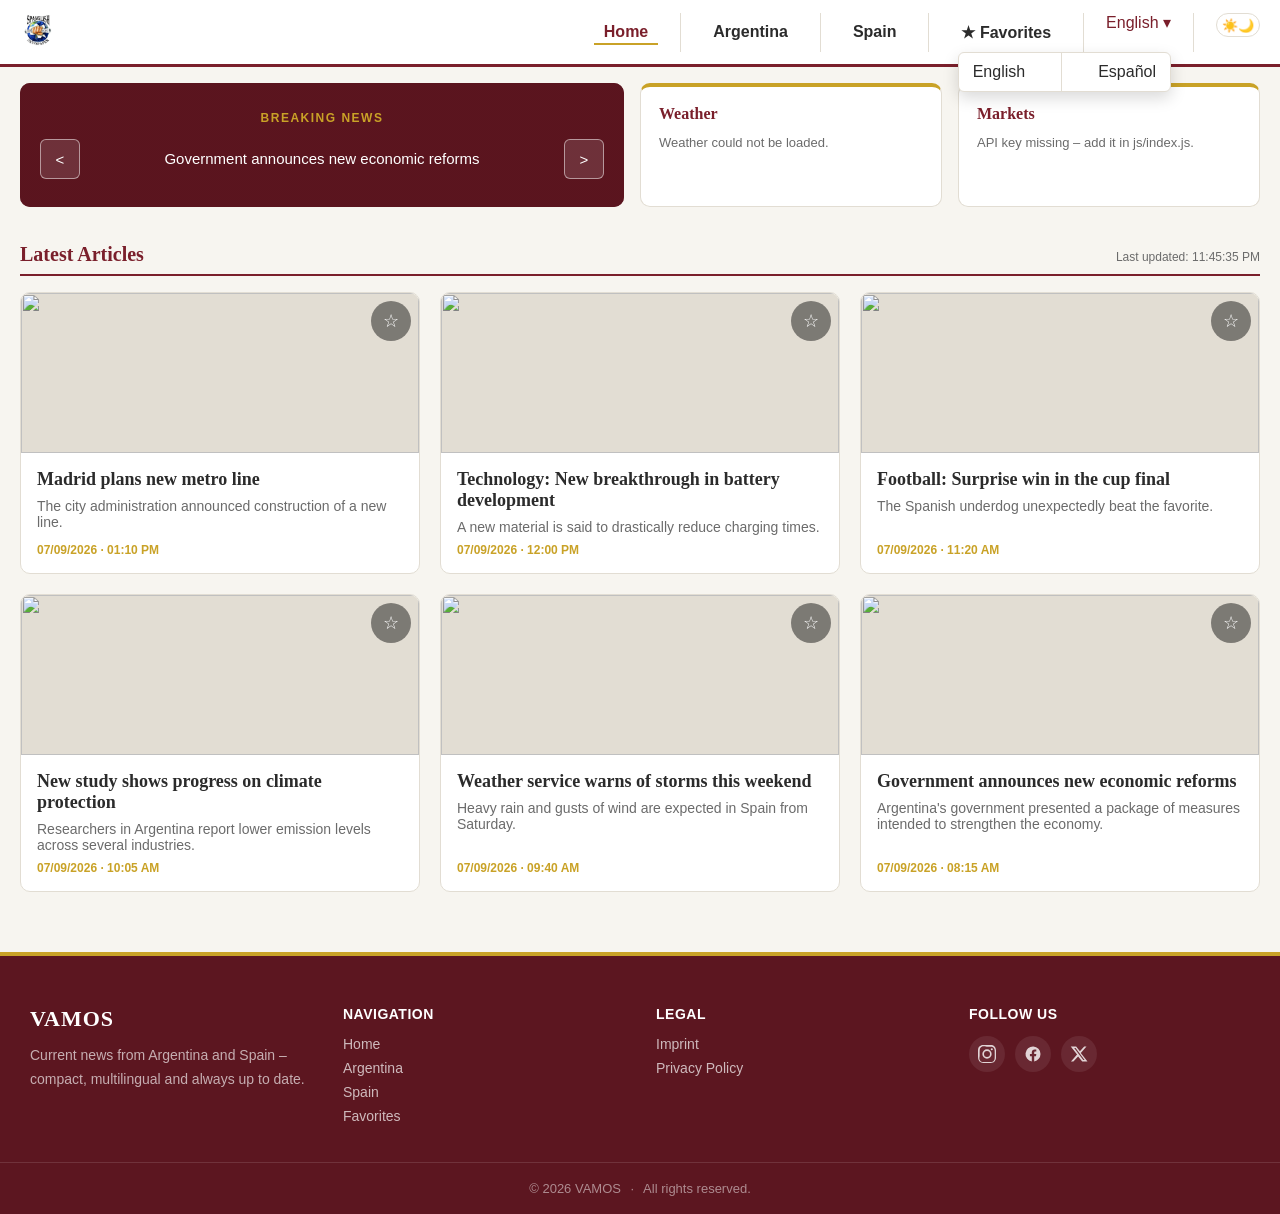
==== commit 7c2a5c27: "optemizing the the mobil version" ====
--- a/index.html
+++ b/index.html
@@ -2,19 +2,14 @@
 <html lang="en">
 <head>
     <meta charset="UTF-8">
-    <meta name="viewport" content="width=device-width, initial-scale=1.0, viewport-fit=cover">
-    <meta name="theme-color" content="#7a1f2b" media="(prefers-color-scheme: light)">
-    <meta name="theme-color" content="#17151a" media="(prefers-color-scheme: dark)">
+    <meta name="viewport" content="width=device-width, initial-scale=1.0">
     <title>Vamos Newspaper</title>
     <link rel="stylesheet" href="css/index.css">
     <script>
       // Vor dem Rendern ausführen, damit die Seite nicht kurz hell aufblitzt
       (function () {
         const saved = localStorage.getItem('vamos_theme');
-        if (saved === 'dark') {
-          document.documentElement.setAttribute('data-theme', 'dark');
-          document.querySelectorAll('meta[name="theme-color"]').forEach(m => m.setAttribute('content', '#17151a'));
-        }
+        if (saved === 'dark') document.documentElement.setAttribute('data-theme', 'dark');
       })();
     </script>
     <script src="js/index.js" defer></script>
--- a/css/index.css
+++ b/css/index.css
@@ -32,7 +32,6 @@
 }
 
 html {
-  /* Verhindert horizontales Scrollen durch versehentlich zu breite Elemente */
   overflow-x: hidden;
   width: 100%;
 }
@@ -43,11 +42,9 @@
   color: var(--color-text);
   overflow-x: hidden;
   width: 100%;
-  /* Entfernt den grauen Tipp-Flash auf iOS/Android */
   -webkit-tap-highlight-color: transparent;
 }
 
-/* Buttons/Links reagieren sofort (kein 300ms-Doppeltipp-Zoom-Delay) */
 button, a {
   touch-action: manipulation;
 }
@@ -77,6 +74,9 @@
     "main"
     "footer";
   min-height: 100vh;
+  width: 100%;
+  max-width: 100%;
+  overflow-x: hidden;
 }
 
 /* ============================================================
@@ -88,6 +88,7 @@
   background: var(--color-surface);
   border-bottom: 3px solid var(--color-primary);
   position: relative;
+  width: 100%;
 }
 
 .header-inner {
@@ -103,11 +104,13 @@
   padding: 14px max(20px, env(safe-area-inset-right)) 14px max(20px, env(safe-area-inset-left));
   padding-top: max(14px, env(safe-area-inset-top));
   width: 100%;
+  gap: 10px;
 }
 
 .logo {
   display: flex;
   align-items: center;
+  min-width: 0;
 }
 
 .logo1 {
@@ -126,10 +129,12 @@
   gap: 5px;
   width: 44px;
   height: 44px;
+  min-width: 44px;
   background: none;
   border: none;
   cursor: pointer;
   padding: 4px;
+  flex-shrink: 0;
 }
 
 .burger-btn span {
@@ -156,6 +161,7 @@
 .site-nav {
   display: none;
   padding: 0 20px 20px;
+  width: 100%;
 }
 
 .site-nav.open {
@@ -252,6 +258,7 @@
   display: flex;
   align-items: center;
   margin: 0 auto;
+  flex-shrink: 0;
 }
 
 .theme-toggle span {
@@ -271,7 +278,7 @@
 .top-row {
   grid-area: toprow;
   display: grid;
-  grid-template-columns: 1fr;
+  grid-template-columns: minmax(0, 1fr);
   gap: 16px;
   padding: 16px 20px;
   max-width: 1400px;
@@ -284,7 +291,7 @@
 .ticker {
   position: relative;
   display: grid;
-  grid-template-columns: auto 1fr auto;
+  grid-template-columns: auto minmax(0, 1fr) auto;
   align-items: center;
   gap: 10px;
   padding: 24px 16px;
@@ -293,6 +300,7 @@
   background-color: var(--color-primary-dark);
   background-size: cover;
   background-position: center;
+  min-width: 0;
 }
 
 .ticker::before {
@@ -324,8 +332,10 @@
   text-align: center;
   overflow: hidden;
   white-space: normal;
+  overflow-wrap: break-word;
   font-size: 14px;
   line-height: 1.3;
+  min-width: 0;
 }
 
 .ticker button {
@@ -339,10 +349,7 @@
   font-size: 15px;
   border-radius: 6px;
   transition: background 0.2s;
-}
-
-.ticker button:hover {
-  background: rgba(255,255,255,0.28);
+  flex-shrink: 0;
 }
 
 /* ---- Shared card look for weather/markets ---- */
@@ -358,6 +365,7 @@
   flex-direction: column;
   gap: 12px;
   min-width: 0;
+  overflow: hidden;
 }
 
 .weather-box h3,
@@ -371,17 +379,19 @@
 .market-list {
   display: grid;
   gap: 8px;
+  min-width: 0;
 }
 
 .weather-row,
 .market-row {
   display: grid;
-  grid-template-columns: auto 1fr auto;
+  grid-template-columns: auto minmax(0, 1fr) auto;
   align-items: center;
   gap: 8px;
   padding-bottom: 8px;
   border-bottom: 1px solid var(--color-border);
   font-size: 13px;
+  min-width: 0;
 }
 
 .weather-row:last-child,
@@ -429,6 +439,7 @@
 .market-placeholder {
   color: var(--color-text-muted);
   font-size: 13px;
+  overflow-wrap: break-word;
 }
 
 /* ============================================================
@@ -467,7 +478,7 @@
 
 .articles-grid {
   display: grid;
-  grid-template-columns: 1fr;
+  grid-template-columns: minmax(0, 1fr);
   gap: 20px;
 }
 
@@ -480,6 +491,7 @@
   flex-direction: column;
   cursor: pointer;
   position: relative;
+  min-width: 0;
   transition: transform 0.15s ease, box-shadow 0.15s ease;
 }
 
@@ -531,18 +543,21 @@
   flex-direction: column;
   gap: 8px;
   flex: 1;
+  min-width: 0;
 }
 
 .article-body h3 {
   font-family: Georgia, 'Times New Roman', serif;
   font-size: 18px;
   color: var(--color-text);
+  overflow-wrap: break-word;
 }
 
 .article-body p {
   font-size: 14px;
   color: var(--color-text-muted);
   flex: 1;
+  overflow-wrap: break-word;
 }
 
 .article-date {
@@ -561,6 +576,7 @@
   color: rgba(255,255,255,0.85);
   border-top: 4px solid var(--color-accent);
   margin-top: 40px;
+  width: 100%;
 }
 
 .footer-content {
@@ -593,6 +609,7 @@
   line-height: 1.7;
   font-size: 14px;
   max-width: 320px;
+  overflow-wrap: break-word;
 }
 
 .footer-link {
@@ -670,6 +687,7 @@
   width: 100%;
   max-height: 85vh;
   overflow-y: auto;
+  overflow-x: hidden;
 }
 
 .modal-close {
@@ -700,6 +718,7 @@
   padding: 20px;
   display: grid;
   gap: 10px;
+  min-width: 0;
 }
 
 .modal-category {
@@ -719,6 +738,7 @@
   font-family: Georgia, 'Times New Roman', serif;
   color: var(--color-text);
   font-size: 22px;
+  overflow-wrap: break-word;
 }
 
 .modal-date {
@@ -730,6 +750,7 @@
   color: var(--color-text);
   line-height: 1.6;
   font-size: 15px;
+  overflow-wrap: break-word;
 }
 
 /* ============================================================
@@ -745,7 +766,6 @@
   .article-card img { height: 130px; }
 }
 
-/* Modal als Bottom-Sheet auf allen Handys (nicht nur sehr kleinen) */
 @media (max-width: 640px) {
   .modal-overlay {
     padding: 0;
@@ -761,14 +781,14 @@
 
 @media (min-width: 600px) {
   .articles-grid {
-    grid-template-columns: repeat(2, 1fr);
+    grid-template-columns: repeat(2, minmax(0, 1fr));
   }
 }
 
 @media (min-width: 768px) {
   .header-inner {
     display: grid;
-    grid-template-columns: auto 1fr;
+    grid-template-columns: auto minmax(0, 1fr);
     align-items: center;
     padding: 12px 20px;
   }
@@ -813,7 +833,7 @@
 
 @media (min-width: 768px) and (max-width: 899px) {
   .top-row {
-    grid-template-columns: 1fr 1fr;
+    grid-template-columns: minmax(0, 1fr) minmax(0, 1fr);
     grid-template-areas:
       "ticker ticker"
       "weather market";
@@ -826,7 +846,7 @@
 
 @media (min-width: 900px) {
   .top-row {
-    grid-template-columns: 2fr 1fr 1fr;
+    grid-template-columns: minmax(0, 2fr) minmax(0, 1fr) minmax(0, 1fr);
     grid-template-areas: "ticker weather market";
   }
 
@@ -837,13 +857,13 @@
 
 @media (min-width: 1200px) {
   .articles-grid {
-    grid-template-columns: repeat(3, 1fr);
+    grid-template-columns: repeat(3, minmax(0, 1fr));
   }
 }
 
 @media (min-width: 1600px) {
   .articles-grid {
-    grid-template-columns: repeat(4, 1fr);
+    grid-template-columns: repeat(4, minmax(0, 1fr));
   }
 }
 
